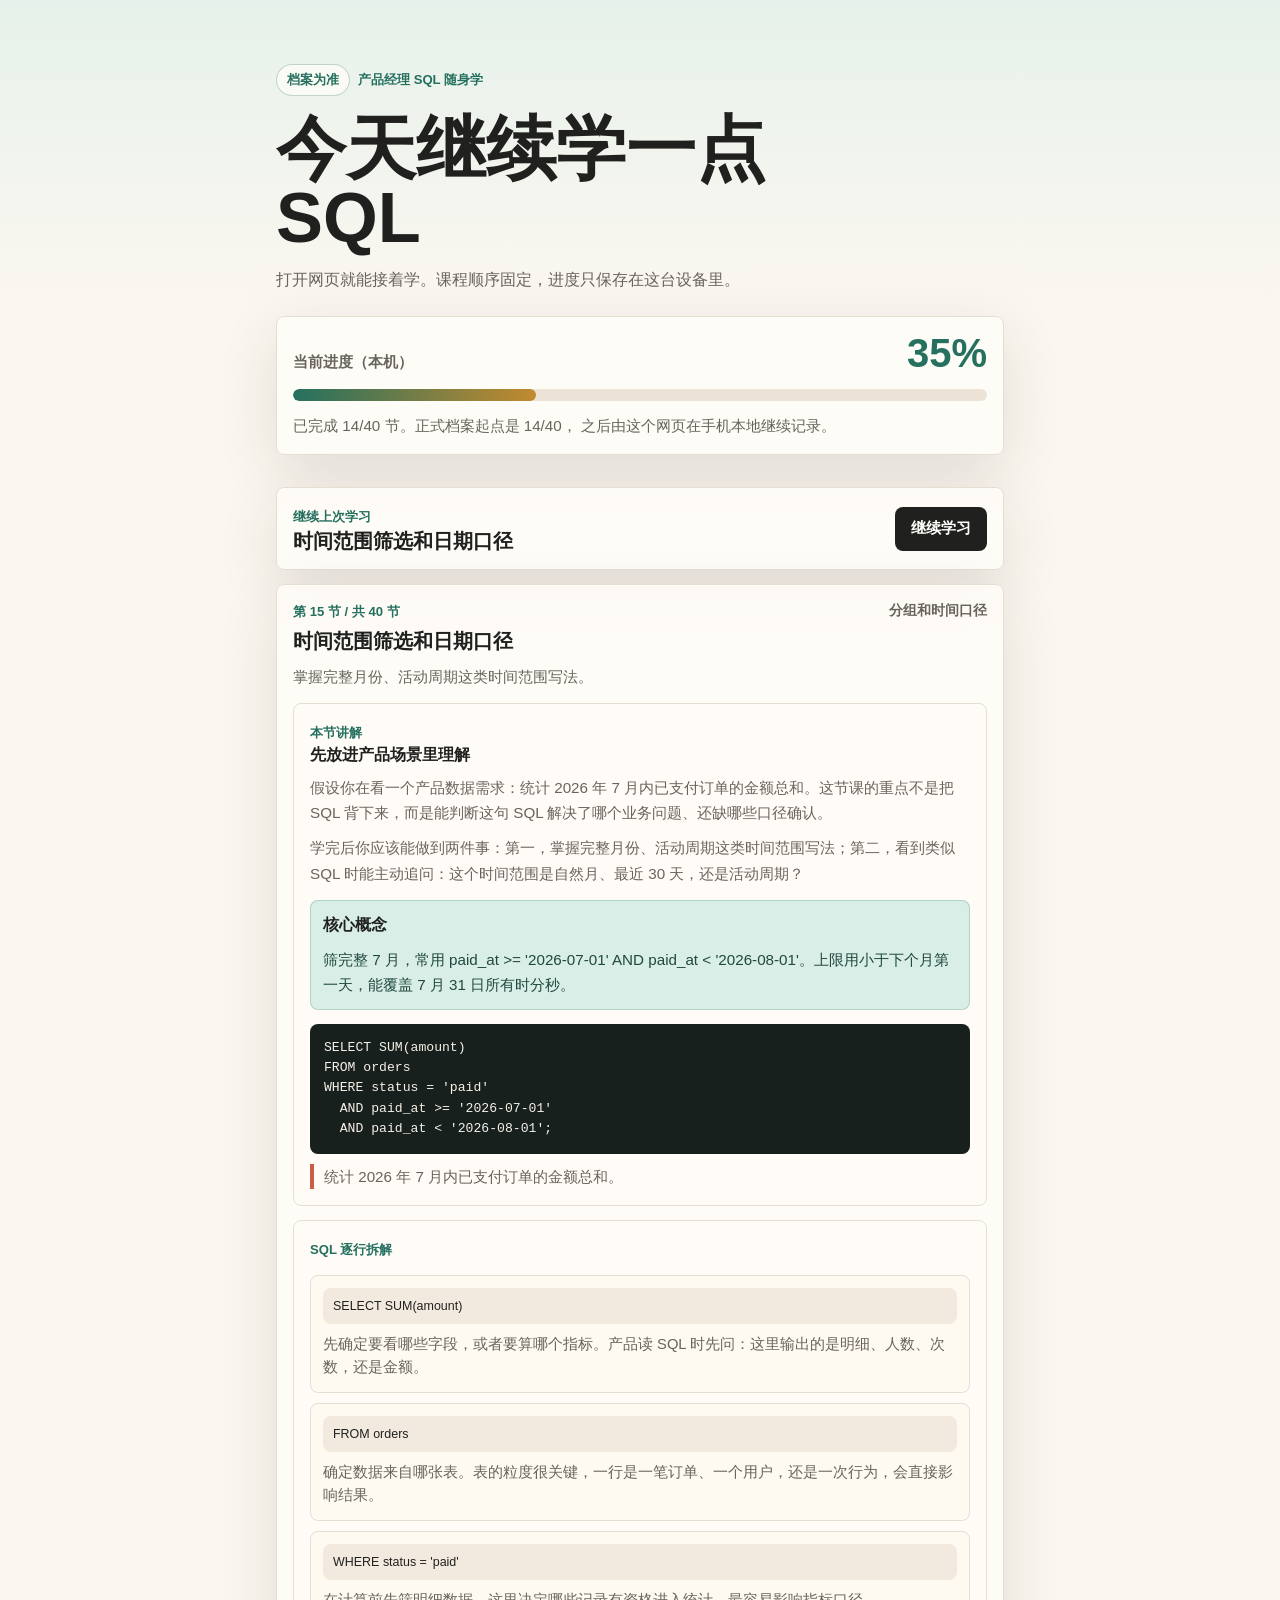
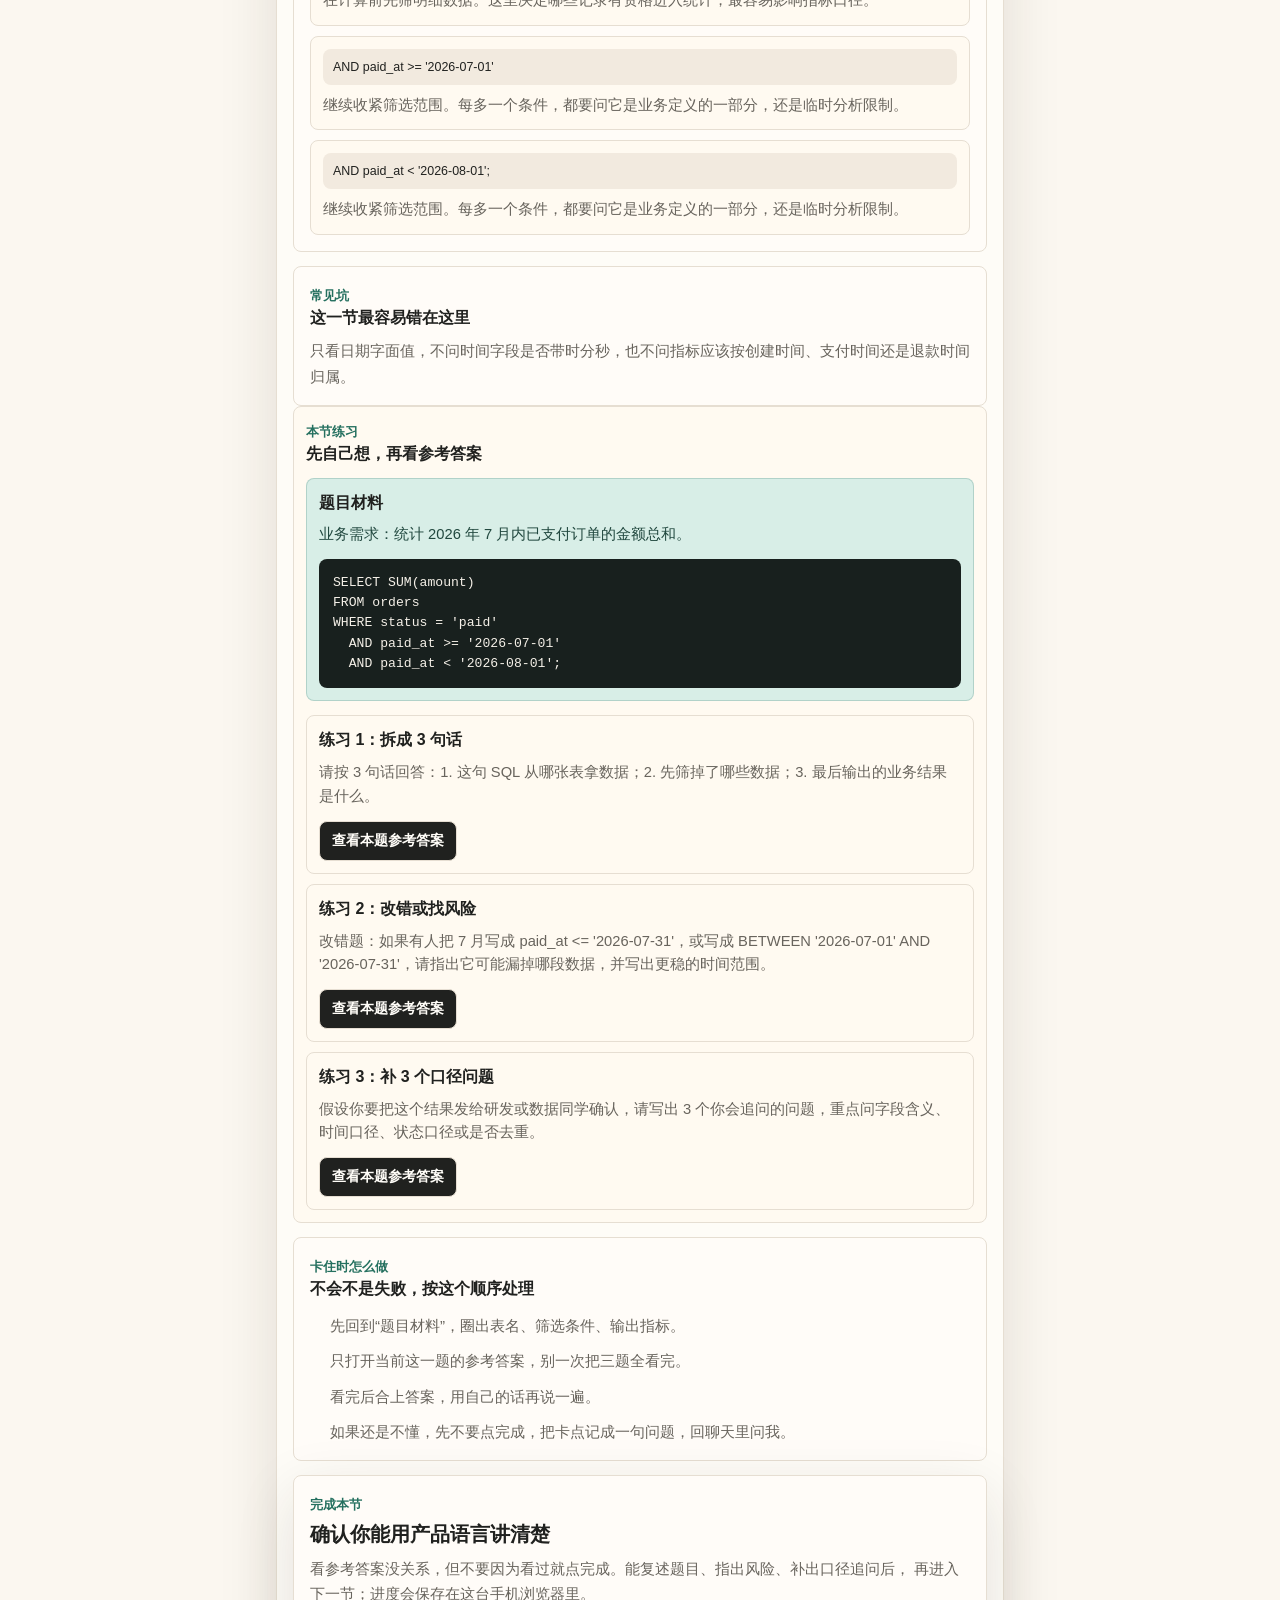
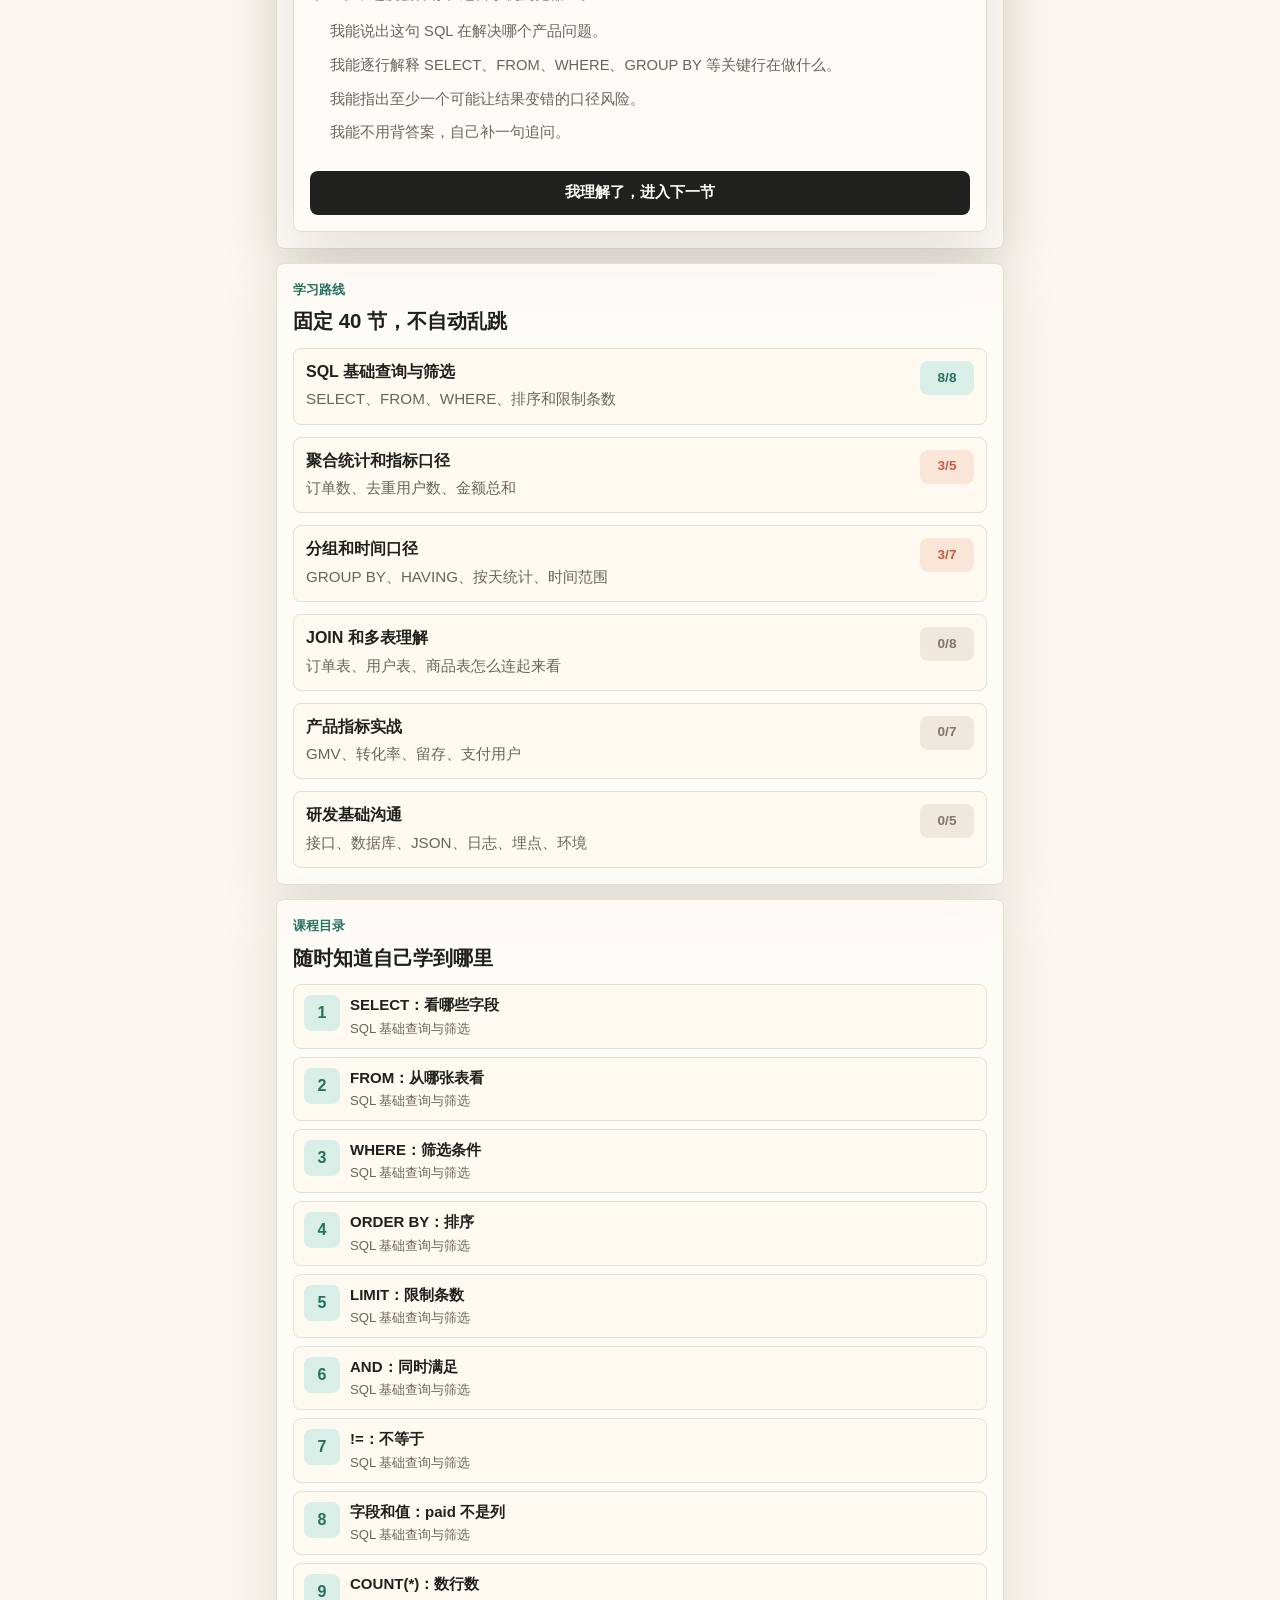
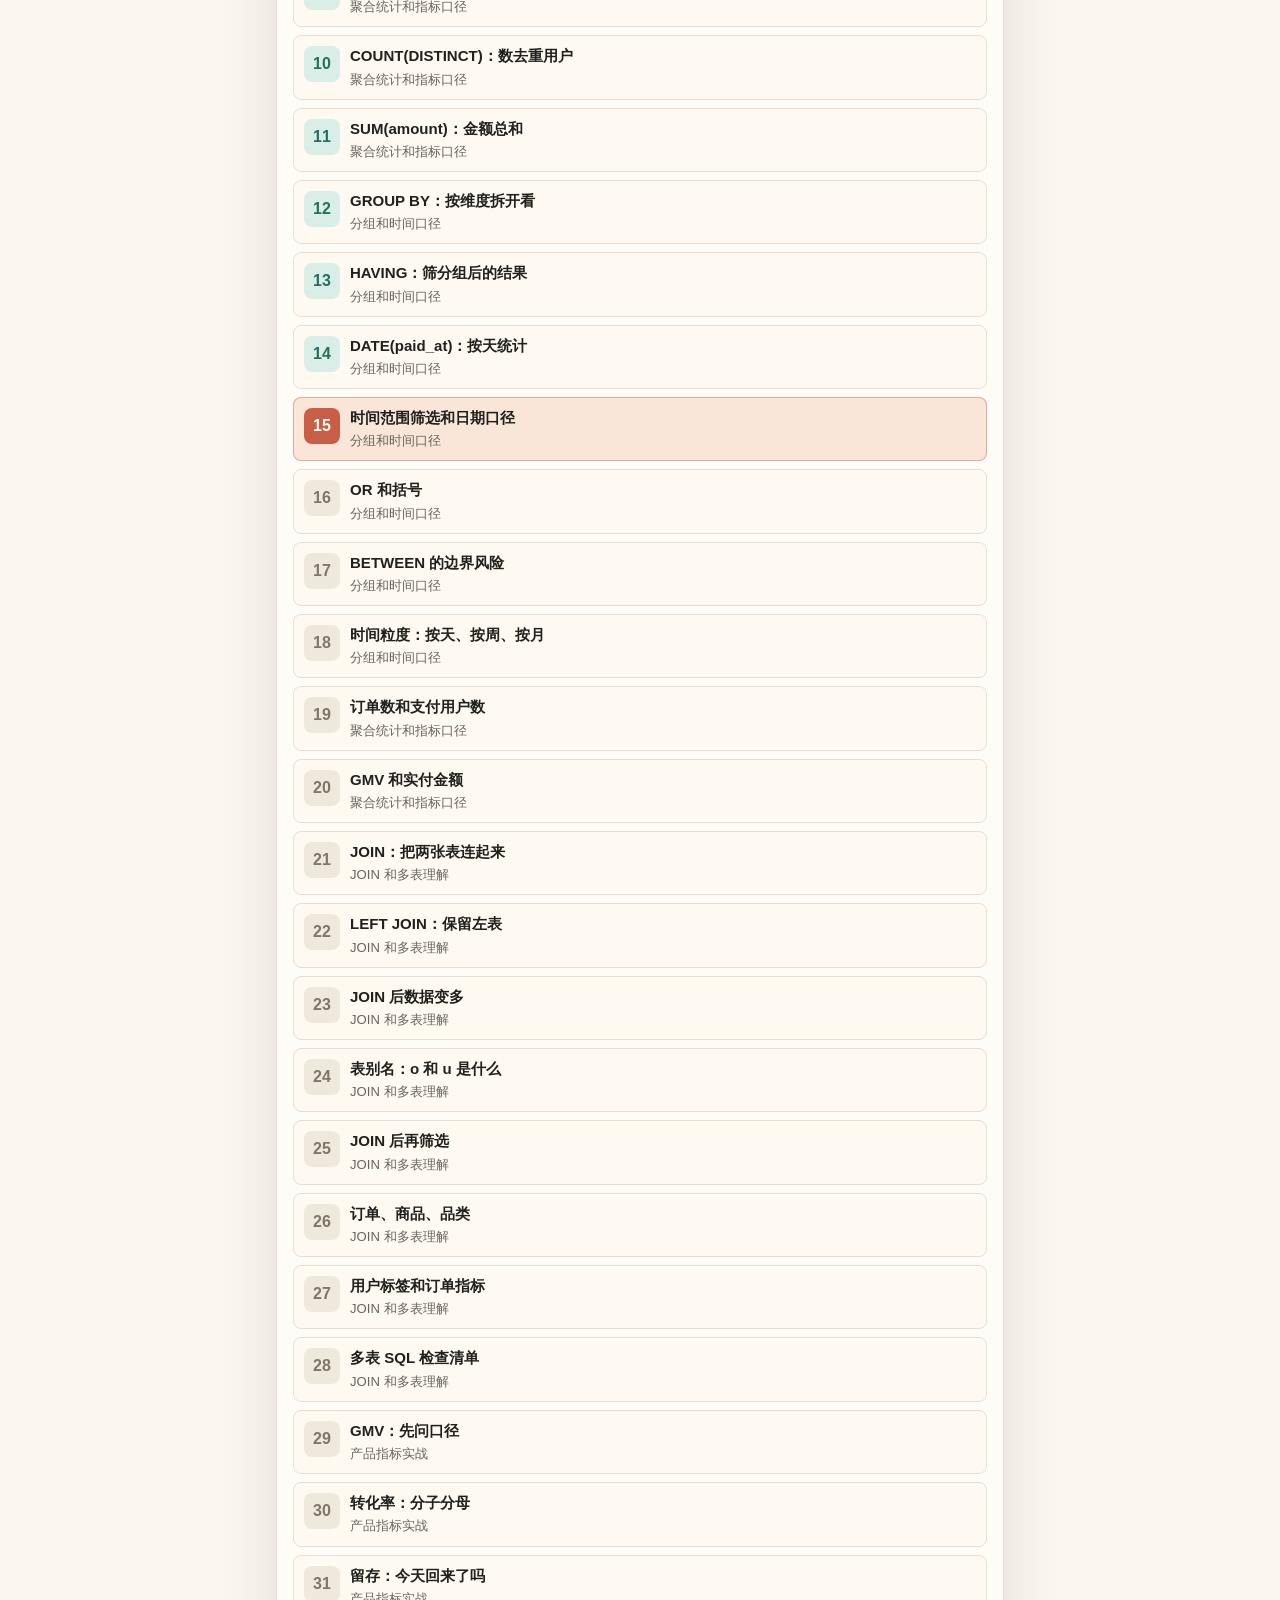
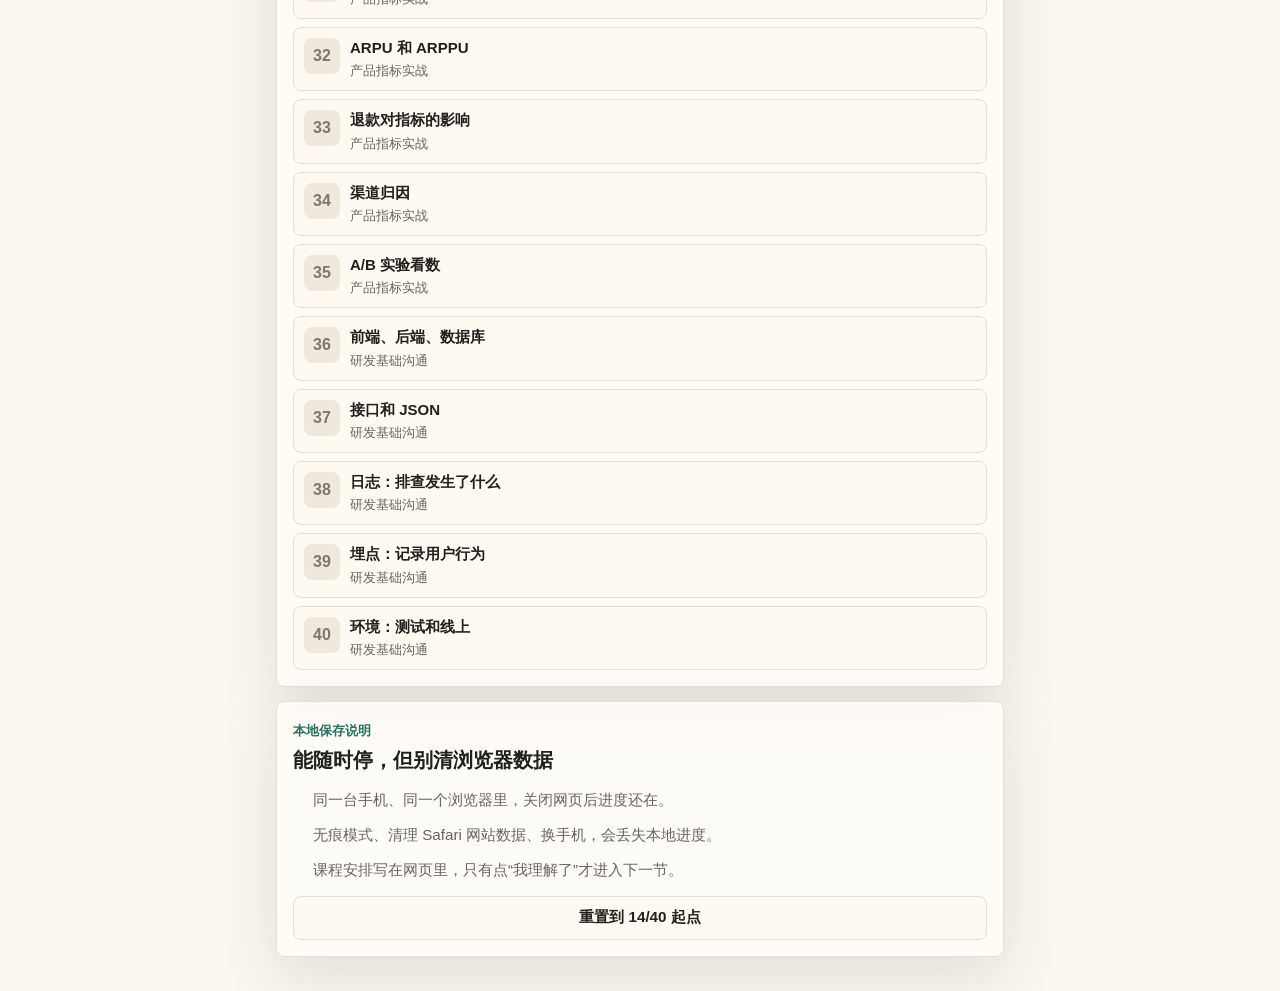
==== index.html @ 3c19edbd "Deploy SQL learning PWA" ====
<!DOCTYPE html><html lang="zh-CN"><head><meta charSet="utf-8"/><meta name="viewport" content="width=device-width, initial-scale=1, maximum-scale=1, viewport-fit=cover"/><link rel="stylesheet" href="/_next/static/chunks/0avwca-pvj5iw.css" data-precedence="next"/><link rel="preload" as="script" fetchPriority="low" href="/_next/static/chunks/0ht900cau6_ur.js"/><script src="/_next/static/chunks/0r8nt2o8muejo.js" async=""></script><script src="/_next/static/chunks/07lhk_q6pmm3r.js" async=""></script><script src="/_next/static/chunks/turbopack-05c8c~j12fn14.js" async=""></script><script src="/_next/static/chunks/0dbhjjzl8qfwv.js" async=""></script><script src="/_next/static/chunks/03z2hyf7_a72h.js" async=""></script><meta name="theme-color" content="#f6f0e8"/><title>SQL 随身学</title><meta name="description" content="产品经理随时复习 SQL、指标口径和沟通追问的小应用。"/><meta name="application-name" content="SQL 随身学"/><link rel="manifest" href="/manifest.webmanifest"/><meta name="mobile-web-app-capable" content="yes"/><meta name="apple-mobile-web-app-title" content="SQL 随身学"/><meta name="apple-mobile-web-app-status-bar-style" content="default"/><link rel="shortcut icon" href="/favicon.svg"/><link rel="icon" href="/favicon.svg"/><link rel="apple-touch-icon" href="/favicon.svg"/><script src="/_next/static/chunks/03~yq9q893hmn.js" noModule=""></script></head><body><div hidden=""><!--$--><!--/$--></div><main class="app-shell"><section class="hero" aria-labelledby="app-title"><div class="hero-topline"><span class="status-pill">档案为准</span><span>产品经理 SQL 随身学</span></div><h1 id="app-title">今天继续学一点 SQL</h1><p>打开网页就能接着学。课程顺序固定，进度只保存在这台设备里。</p><div class="progress-card" aria-label="SQL 学习进度"><div><span class="progress-label">当前进度（本机）</span><strong>35<!-- -->%</strong></div><div class="progress-track" role="progressbar" aria-valuenow="35" aria-valuemin="0" aria-valuemax="100" aria-label="已完成 14 节，共 40 节"><span style="width:35%"></span></div><p>已完成 <!-- -->14<!-- -->/<!-- -->40<!-- --> 节。正式档案起点是 14/40， 之后由这个网页在手机本地继续记录。</p></div></section><section class="next-lesson" aria-labelledby="next-lesson-title"><div><span class="section-kicker">继续上次学习</span><h2 id="next-lesson-title">时间范围筛选和日期口径</h2></div><a href="#lesson" class="primary-action">继续学习</a></section><section class="lesson-flow" id="lesson" aria-labelledby="lesson-title"><div class="lesson-meta-row"><span class="section-kicker">第 <!-- -->15<!-- --> 节 / 共 <!-- -->40<!-- --> 节</span><span>分组和时间口径</span></div><h2 id="lesson-title">时间范围筛选和日期口径</h2><p class="lesson-objective">掌握完整月份、活动周期这类时间范围写法。</p><article class="study-card inner-card"><span class="section-kicker">本节讲解</span><h3>先放进产品场景里理解</h3><p>假设你在看一个产品数据需求：统计 2026 年 7 月内已支付订单的金额总和。这节课的重点不是把 SQL 背下来，而是能判断这句 SQL 解决了哪个业务问题、还缺哪些口径确认。</p><p>学完后你应该能做到两件事：第一，掌握完整月份、活动周期这类时间范围写法；第二，看到类似 SQL 时能主动追问：这个时间范围是自然月、最近 30 天，还是活动周期？</p><div class="concept-callout"><strong>核心概念</strong><p>筛完整 7 月，常用 paid_at &gt;= &#x27;2026-07-01&#x27; AND paid_at &lt; &#x27;2026-08-01&#x27;。上限用小于下个月第一天，能覆盖 7 月 31 日所有时分秒。</p></div><pre><code>SELECT SUM(amount)
FROM orders
WHERE status = &#x27;paid&#x27;
  AND paid_at &gt;= &#x27;2026-07-01&#x27;
  AND paid_at &lt; &#x27;2026-08-01&#x27;;</code></pre><p class="takeaway">统计 2026 年 7 月内已支付订单的金额总和。</p></article><article class="study-card inner-card"><span class="section-kicker">SQL 逐行拆解</span><div class="breakdown-list"><div class="breakdown-row"><code>SELECT SUM(amount)</code><p>先确定要看哪些字段，或者要算哪个指标。产品读 SQL 时先问：这里输出的是明细、人数、次数，还是金额。</p></div><div class="breakdown-row"><code>FROM orders</code><p>确定数据来自哪张表。表的粒度很关键，一行是一笔订单、一个用户，还是一次行为，会直接影响结果。</p></div><div class="breakdown-row"><code>WHERE status = &#x27;paid&#x27;</code><p>在计算前先筛明细数据。这里决定哪些记录有资格进入统计，最容易影响指标口径。</p></div><div class="breakdown-row"><code>AND paid_at &gt;= &#x27;2026-07-01&#x27;</code><p>继续收紧筛选范围。每多一个条件，都要问它是业务定义的一部分，还是临时分析限制。</p></div><div class="breakdown-row"><code>AND paid_at &lt; &#x27;2026-08-01&#x27;;</code><p>继续收紧筛选范围。每多一个条件，都要问它是业务定义的一部分，还是临时分析限制。</p></div></div></article><article class="study-card inner-card"><span class="section-kicker">常见坑</span><h3>这一节最容易错在这里</h3><p>只看日期字面值，不问时间字段是否带时分秒，也不问指标应该按创建时间、支付时间还是退款时间归属。</p></article><article class="practice-card"><span class="section-kicker">本节练习</span><h3>先自己想，再看参考答案</h3><div class="exercise-source"><strong>题目材料</strong><p>业务需求：<!-- -->统计 2026 年 7 月内已支付订单的金额总和。</p><pre><code>SELECT SUM(amount)
FROM orders
WHERE status = &#x27;paid&#x27;
  AND paid_at &gt;= &#x27;2026-07-01&#x27;
  AND paid_at &lt; &#x27;2026-08-01&#x27;;</code></pre></div><div class="exercise-list"><div class="exercise-item"><strong>练习 1：拆成 3 句话</strong><p class="question">请按 3 句话回答：1. 这句 SQL 从哪张表拿数据；2. 先筛掉了哪些数据；3. 最后输出的业务结果是什么。</p><button type="button" class="inline-answer-button" aria-expanded="false">查看本题参考答案</button></div><div class="exercise-item"><strong>练习 2：改错或找风险</strong><p class="question">改错题：如果有人把 7 月写成 paid_at &lt;= &#x27;2026-07-31&#x27;，或写成 BETWEEN &#x27;2026-07-01&#x27; AND &#x27;2026-07-31&#x27;，请指出它可能漏掉哪段数据，并写出更稳的时间范围。</p><button type="button" class="inline-answer-button" aria-expanded="false">查看本题参考答案</button></div><div class="exercise-item"><strong>练习 3：补 3 个口径问题</strong><p class="question">假设你要把这个结果发给研发或数据同学确认，请写出 3 个你会追问的问题，重点问字段含义、时间口径、状态口径或是否去重。</p><button type="button" class="inline-answer-button" aria-expanded="false">查看本题参考答案</button></div></div></article><article class="study-card inner-card"><span class="section-kicker">卡住时怎么做</span><h3>不会不是失败，按这个顺序处理</h3><ol class="stuck-list"><li>先回到“题目材料”，圈出表名、筛选条件、输出指标。</li><li>只打开当前这一题的参考答案，别一次把三题全看完。</li><li>看完后合上答案，用自己的话再说一遍。</li><li>如果还是不懂，先不要点完成，把卡点记成一句问题，回聊天里问我。</li></ol></article><div class="completion-section"><div><span class="section-kicker">完成本节</span><h2>确认你能用产品语言讲清楚</h2><p>看参考答案没关系，但不要因为看过就点完成。能复述题目、指出风险、补出口径追问后， 再进入下一节；进度会保存在这台手机浏览器里。</p><ul class="checklist"><li>我能说出这句 SQL 在解决哪个产品问题。</li><li>我能逐行解释 SELECT、FROM、WHERE、GROUP BY 等关键行在做什么。</li><li>我能指出至少一个可能让结果变错的口径风险。</li><li>我能不用背答案，自己补一句追问。</li></ul></div><button type="button" class="answer-button">我理解了，进入下一节</button></div></section><section class="route-section" aria-labelledby="route-title"><div class="section-heading"><span class="section-kicker">学习路线</span><h2 id="route-title">固定 40 节，不自动乱跳</h2></div><div class="module-list"><article class="module-row"><div><h3>SQL 基础查询与筛选</h3><p>SELECT、FROM、WHERE、排序和限制条数</p></div><span class="module-badge complete">8<!-- -->/<!-- -->8</span></article><article class="module-row"><div><h3>聚合统计和指标口径</h3><p>订单数、去重用户数、金额总和</p></div><span class="module-badge active">3<!-- -->/<!-- -->5</span></article><article class="module-row"><div><h3>分组和时间口径</h3><p>GROUP BY、HAVING、按天统计、时间范围</p></div><span class="module-badge active">3<!-- -->/<!-- -->7</span></article><article class="module-row"><div><h3>JOIN 和多表理解</h3><p>订单表、用户表、商品表怎么连起来看</p></div><span class="module-badge locked">0<!-- -->/<!-- -->8</span></article><article class="module-row"><div><h3>产品指标实战</h3><p>GMV、转化率、留存、支付用户</p></div><span class="module-badge locked">0<!-- -->/<!-- -->7</span></article><article class="module-row"><div><h3>研发基础沟通</h3><p>接口、数据库、JSON、日志、埋点、环境</p></div><span class="module-badge locked">0<!-- -->/<!-- -->5</span></article></div></section><section class="concept-section" aria-labelledby="all-lessons-title"><div class="section-heading"><span class="section-kicker">课程目录</span><h2 id="all-lessons-title">随时知道自己学到哪里</h2></div><div class="lesson-list"><div class="lesson-row done"><span>1</span><div><strong>SELECT：看哪些字段</strong><p>SQL 基础查询与筛选</p></div></div><div class="lesson-row done"><span>2</span><div><strong>FROM：从哪张表看</strong><p>SQL 基础查询与筛选</p></div></div><div class="lesson-row done"><span>3</span><div><strong>WHERE：筛选条件</strong><p>SQL 基础查询与筛选</p></div></div><div class="lesson-row done"><span>4</span><div><strong>ORDER BY：排序</strong><p>SQL 基础查询与筛选</p></div></div><div class="lesson-row done"><span>5</span><div><strong>LIMIT：限制条数</strong><p>SQL 基础查询与筛选</p></div></div><div class="lesson-row done"><span>6</span><div><strong>AND：同时满足</strong><p>SQL 基础查询与筛选</p></div></div><div class="lesson-row done"><span>7</span><div><strong>!=：不等于</strong><p>SQL 基础查询与筛选</p></div></div><div class="lesson-row done"><span>8</span><div><strong>字段和值：paid 不是列</strong><p>SQL 基础查询与筛选</p></div></div><div class="lesson-row done"><span>9</span><div><strong>COUNT(*)：数行数</strong><p>聚合统计和指标口径</p></div></div><div class="lesson-row done"><span>10</span><div><strong>COUNT(DISTINCT)：数去重用户</strong><p>聚合统计和指标口径</p></div></div><div class="lesson-row done"><span>11</span><div><strong>SUM(amount)：金额总和</strong><p>聚合统计和指标口径</p></div></div><div class="lesson-row done"><span>12</span><div><strong>GROUP BY：按维度拆开看</strong><p>分组和时间口径</p></div></div><div class="lesson-row done"><span>13</span><div><strong>HAVING：筛分组后的结果</strong><p>分组和时间口径</p></div></div><div class="lesson-row done"><span>14</span><div><strong>DATE(paid_at)：按天统计</strong><p>分组和时间口径</p></div></div><div class="lesson-row current"><span>15</span><div><strong>时间范围筛选和日期口径</strong><p>分组和时间口径</p></div></div><div class="lesson-row"><span>16</span><div><strong>OR 和括号</strong><p>分组和时间口径</p></div></div><div class="lesson-row"><span>17</span><div><strong>BETWEEN 的边界风险</strong><p>分组和时间口径</p></div></div><div class="lesson-row"><span>18</span><div><strong>时间粒度：按天、按周、按月</strong><p>分组和时间口径</p></div></div><div class="lesson-row"><span>19</span><div><strong>订单数和支付用户数</strong><p>聚合统计和指标口径</p></div></div><div class="lesson-row"><span>20</span><div><strong>GMV 和实付金额</strong><p>聚合统计和指标口径</p></div></div><div class="lesson-row"><span>21</span><div><strong>JOIN：把两张表连起来</strong><p>JOIN 和多表理解</p></div></div><div class="lesson-row"><span>22</span><div><strong>LEFT JOIN：保留左表</strong><p>JOIN 和多表理解</p></div></div><div class="lesson-row"><span>23</span><div><strong>JOIN 后数据变多</strong><p>JOIN 和多表理解</p></div></div><div class="lesson-row"><span>24</span><div><strong>表别名：o 和 u 是什么</strong><p>JOIN 和多表理解</p></div></div><div class="lesson-row"><span>25</span><div><strong>JOIN 后再筛选</strong><p>JOIN 和多表理解</p></div></div><div class="lesson-row"><span>26</span><div><strong>订单、商品、品类</strong><p>JOIN 和多表理解</p></div></div><div class="lesson-row"><span>27</span><div><strong>用户标签和订单指标</strong><p>JOIN 和多表理解</p></div></div><div class="lesson-row"><span>28</span><div><strong>多表 SQL 检查清单</strong><p>JOIN 和多表理解</p></div></div><div class="lesson-row"><span>29</span><div><strong>GMV：先问口径</strong><p>产品指标实战</p></div></div><div class="lesson-row"><span>30</span><div><strong>转化率：分子分母</strong><p>产品指标实战</p></div></div><div class="lesson-row"><span>31</span><div><strong>留存：今天回来了吗</strong><p>产品指标实战</p></div></div><div class="lesson-row"><span>32</span><div><strong>ARPU 和 ARPPU</strong><p>产品指标实战</p></div></div><div class="lesson-row"><span>33</span><div><strong>退款对指标的影响</strong><p>产品指标实战</p></div></div><div class="lesson-row"><span>34</span><div><strong>渠道归因</strong><p>产品指标实战</p></div></div><div class="lesson-row"><span>35</span><div><strong>A/B 实验看数</strong><p>产品指标实战</p></div></div><div class="lesson-row"><span>36</span><div><strong>前端、后端、数据库</strong><p>研发基础沟通</p></div></div><div class="lesson-row"><span>37</span><div><strong>接口和 JSON</strong><p>研发基础沟通</p></div></div><div class="lesson-row"><span>38</span><div><strong>日志：排查发生了什么</strong><p>研发基础沟通</p></div></div><div class="lesson-row"><span>39</span><div><strong>埋点：记录用户行为</strong><p>研发基础沟通</p></div></div><div class="lesson-row"><span>40</span><div><strong>环境：测试和线上</strong><p>研发基础沟通</p></div></div></div></section><section class="memo-section" aria-labelledby="memo-title"><span class="section-kicker">本地保存说明</span><h2 id="memo-title">能随时停，但别清浏览器数据</h2><ul><li>同一台手机、同一个浏览器里，关闭网页后进度还在。</li><li>无痕模式、清理 Safari 网站数据、换手机，会丢失本地进度。</li><li>课程安排写在网页里，只有点“我理解了”才进入下一节。</li></ul><button type="button" class="secondary-action">重置到 14/40 起点</button></section></main><!--$--><!--/$--><script src="/_next/static/chunks/0ht900cau6_ur.js" id="_R_" async=""></script><script>(self.__next_f=self.__next_f||[]).push([0])</script><script>self.__next_f.push([1,"1:\"$Sreact.fragment\"\n2:I[39756,[\"/_next/static/chunks/0dbhjjzl8qfwv.js\"],\"default\"]\n3:I[37457,[\"/_next/static/chunks/0dbhjjzl8qfwv.js\"],\"default\"]\n4:I[47257,[\"/_next/static/chunks/0dbhjjzl8qfwv.js\"],\"ClientPageRoot\"]\n5:I[31713,[\"/_next/static/chunks/0dbhjjzl8qfwv.js\",\"/_next/static/chunks/03z2hyf7_a72h.js\"],\"default\"]\n8:I[97367,[\"/_next/static/chunks/0dbhjjzl8qfwv.js\"],\"OutletBoundary\"]\n9:\"$Sreact.suspense\"\nb:I[97367,[\"/_next/static/chunks/0dbhjjzl8qfwv.js\"],\"ViewportBoundary\"]\nd:I[97367,[\"/_next/static/chunks/0dbhjjzl8qfwv.js\"],\"MetadataBoundary\"]\nf:I[68027,[\"/_next/static/chunks/0dbhjjzl8qfwv.js\"],\"default\",1]\n:HL[\"/_next/static/chunks/0avwca-pvj5iw.css\",\"style\"]\n"])</script><script>self.__next_f.push([1,"0:{\"P\":null,\"c\":[\"\",\"\"],\"q\":\"\",\"i\":false,\"f\":[[[\"\",{\"children\":[\"__PAGE__\",{}]},\"$undefined\",\"$undefined\",16],[[\"$\",\"$1\",\"c\",{\"children\":[[[\"$\",\"link\",\"0\",{\"rel\":\"stylesheet\",\"href\":\"/_next/static/chunks/0avwca-pvj5iw.css\",\"precedence\":\"next\",\"crossOrigin\":\"$undefined\",\"nonce\":\"$undefined\"}],[\"$\",\"script\",\"script-0\",{\"src\":\"/_next/static/chunks/0dbhjjzl8qfwv.js\",\"async\":true,\"nonce\":\"$undefined\"}]],[\"$\",\"html\",null,{\"lang\":\"zh-CN\",\"children\":[\"$\",\"body\",null,{\"children\":[\"$\",\"$L2\",null,{\"parallelRouterKey\":\"children\",\"error\":\"$undefined\",\"errorStyles\":\"$undefined\",\"errorScripts\":\"$undefined\",\"template\":[\"$\",\"$L3\",null,{}],\"templateStyles\":\"$undefined\",\"templateScripts\":\"$undefined\",\"notFound\":[[[\"$\",\"title\",null,{\"children\":\"404: This page could not be found.\"}],[\"$\",\"div\",null,{\"style\":{\"fontFamily\":\"system-ui,\\\"Segoe UI\\\",Roboto,Helvetica,Arial,sans-serif,\\\"Apple Color Emoji\\\",\\\"Segoe UI Emoji\\\"\",\"height\":\"100vh\",\"textAlign\":\"center\",\"display\":\"flex\",\"flexDirection\":\"column\",\"alignItems\":\"center\",\"justifyContent\":\"center\"},\"children\":[\"$\",\"div\",null,{\"children\":[[\"$\",\"style\",null,{\"dangerouslySetInnerHTML\":{\"__html\":\"body{color:#000;background:#fff;margin:0}.next-error-h1{border-right:1px solid rgba(0,0,0,.3)}@media (prefers-color-scheme:dark){body{color:#fff;background:#000}.next-error-h1{border-right:1px solid rgba(255,255,255,.3)}}\"}}],[\"$\",\"h1\",null,{\"className\":\"next-error-h1\",\"style\":{\"display\":\"inline-block\",\"margin\":\"0 20px 0 0\",\"padding\":\"0 23px 0 0\",\"fontSize\":24,\"fontWeight\":500,\"verticalAlign\":\"top\",\"lineHeight\":\"49px\"},\"children\":404}],[\"$\",\"div\",null,{\"style\":{\"display\":\"inline-block\"},\"children\":[\"$\",\"h2\",null,{\"style\":{\"fontSize\":14,\"fontWeight\":400,\"lineHeight\":\"49px\",\"margin\":0},\"children\":\"This page could not be found.\"}]}]]}]}]],[]],\"forbidden\":\"$undefined\",\"unauthorized\":\"$undefined\"}]}]}]]}],{\"children\":[[\"$\",\"$1\",\"c\",{\"children\":[[\"$\",\"$L4\",null,{\"Component\":\"$5\",\"serverProvidedParams\":{\"searchParams\":{},\"params\":{},\"promises\":[\"$@6\",\"$@7\"]}}],[[\"$\",\"script\",\"script-0\",{\"src\":\"/_next/static/chunks/03z2hyf7_a72h.js\",\"async\":true,\"nonce\":\"$undefined\"}]],[\"$\",\"$L8\",null,{\"children\":[\"$\",\"$9\",null,{\"name\":\"Next.MetadataOutlet\",\"children\":\"$@a\"}]}]]}],{},null,false,null]},null,false,null],[\"$\",\"$1\",\"h\",{\"children\":[null,[\"$\",\"$Lb\",null,{\"children\":\"$Lc\"}],[\"$\",\"div\",null,{\"hidden\":true,\"children\":[\"$\",\"$Ld\",null,{\"children\":[\"$\",\"$9\",null,{\"name\":\"Next.Metadata\",\"children\":\"$Le\"}]}]}],null]}],false]],\"m\":\"$undefined\",\"G\":[\"$f\",[[\"$\",\"link\",\"0\",{\"rel\":\"stylesheet\",\"href\":\"/_next/static/chunks/0avwca-pvj5iw.css\",\"precedence\":\"next\",\"crossOrigin\":\"$undefined\",\"nonce\":\"$undefined\"}]]],\"S\":true,\"h\":null,\"s\":\"$undefined\",\"l\":\"$undefined\",\"p\":\"$undefined\",\"d\":\"$undefined\",\"b\":\"55eB-FVEFY8KmmJbfEoRw\"}\n"])</script><script>self.__next_f.push([1,"6:{}\n7:\"$0:f:0:1:1:children:0:props:children:0:props:serverProvidedParams:params\"\n"])</script><script>self.__next_f.push([1,"c:[[\"$\",\"meta\",\"0\",{\"charSet\":\"utf-8\"}],[\"$\",\"meta\",\"1\",{\"name\":\"viewport\",\"content\":\"width=device-width, initial-scale=1, maximum-scale=1, viewport-fit=cover\"}],[\"$\",\"meta\",\"2\",{\"name\":\"theme-color\",\"content\":\"#f6f0e8\"}]]\n"])</script><script>self.__next_f.push([1,"10:I[27201,[\"/_next/static/chunks/0dbhjjzl8qfwv.js\"],\"IconMark\"]\na:null\ne:[[\"$\",\"title\",\"0\",{\"children\":\"SQL 随身学\"}],[\"$\",\"meta\",\"1\",{\"name\":\"description\",\"content\":\"产品经理随时复习 SQL、指标口径和沟通追问的小应用。\"}],[\"$\",\"meta\",\"2\",{\"name\":\"application-name\",\"content\":\"SQL 随身学\"}],[\"$\",\"link\",\"3\",{\"rel\":\"manifest\",\"href\":\"/manifest.webmanifest\",\"crossOrigin\":\"$undefined\"}],[\"$\",\"meta\",\"4\",{\"name\":\"mobile-web-app-capable\",\"content\":\"yes\"}],[\"$\",\"meta\",\"5\",{\"name\":\"apple-mobile-web-app-title\",\"content\":\"SQL 随身学\"}],[\"$\",\"meta\",\"6\",{\"name\":\"apple-mobile-web-app-status-bar-style\",\"content\":\"default\"}],[\"$\",\"link\",\"7\",{\"rel\":\"shortcut icon\",\"href\":\"/favicon.svg\"}],[\"$\",\"link\",\"8\",{\"rel\":\"icon\",\"href\":\"/favicon.svg\"}],[\"$\",\"link\",\"9\",{\"rel\":\"apple-touch-icon\",\"href\":\"/favicon.svg\"}],[\"$\",\"$L10\",\"10\",{}]]\n"])</script></body></html>
---- _next/static/chunks/0avwca-pvj5iw.css ----
@layer theme{:root,:host{--spacing:.25rem;--default-font-family:var(--font-geist-sans);--default-mono-font-family:var(--font-geist-mono)}}@layer base{*,:after,:before,::backdrop{box-sizing:border-box;border:0 solid;margin:0;padding:0}::file-selector-button{box-sizing:border-box;border:0 solid;margin:0;padding:0}html,:host{-webkit-text-size-adjust:100%;tab-size:4;line-height:1.5;font-family:var(--default-font-family,ui-sans-serif, system-ui, sans-serif, "Apple Color Emoji", "Segoe UI Emoji", "Segoe UI Symbol", "Noto Color Emoji");font-feature-settings:var(--default-font-feature-settings,normal);font-variation-settings:var(--default-font-variation-settings,normal);-webkit-tap-highlight-color:transparent}hr{height:0;color:inherit;border-top-width:1px}abbr:where([title]){-webkit-text-decoration:underline dotted;text-decoration:underline dotted}h1,h2,h3,h4,h5,h6{font-size:inherit;font-weight:inherit}a{color:inherit;-webkit-text-decoration:inherit;-webkit-text-decoration:inherit;-webkit-text-decoration:inherit;-webkit-text-decoration:inherit;text-decoration:inherit}b,strong{font-weight:bolder}code,kbd,samp,pre{font-family:var(--default-mono-font-family,ui-monospace, SFMono-Regular, Menlo, Monaco, Consolas, "Liberation Mono", "Courier New", monospace);font-feature-settings:var(--default-mono-font-feature-settings,normal);font-variation-settings:var(--default-mono-font-variation-settings,normal);font-size:1em}small{font-size:80%}sub,sup{vertical-align:baseline;font-size:75%;line-height:0;position:relative}sub{bottom:-.25em}sup{top:-.5em}table{text-indent:0;border-color:inherit;border-collapse:collapse}:-moz-focusring{outline:auto}progress{vertical-align:baseline}summary{display:list-item}ol,ul,menu{list-style:none}img,svg,video,canvas,audio,iframe,embed,object{vertical-align:middle;display:block}img,video{max-width:100%;height:auto}button,input,select,optgroup,textarea{font:inherit;font-feature-settings:inherit;font-variation-settings:inherit;letter-spacing:inherit;color:inherit;opacity:1;background-color:#0000;border-radius:0}::file-selector-button{font:inherit;font-feature-settings:inherit;font-variation-settings:inherit;letter-spacing:inherit;color:inherit;opacity:1;background-color:#0000;border-radius:0}:where(select:is([multiple],[size])) optgroup{font-weight:bolder}:where(select:is([multiple],[size])) optgroup option{padding-inline-start:20px}::file-selector-button{margin-inline-end:4px}::placeholder{opacity:1}@supports (not ((-webkit-appearance:-apple-pay-button))) or (contain-intrinsic-size:1px){::placeholder{color:currentColor}@supports (color:color-mix(in lab, red, red)){::placeholder{color:color-mix(in oklab, currentcolor 50%, transparent)}}}textarea{resize:vertical}::-webkit-search-decoration{-webkit-appearance:none}::-webkit-date-and-time-value{min-height:1lh;text-align:inherit}::-webkit-datetime-edit{display:inline-flex}::-webkit-datetime-edit-fields-wrapper{padding:0}::-webkit-datetime-edit{padding-block:0}::-webkit-datetime-edit-year-field{padding-block:0}::-webkit-datetime-edit-month-field{padding-block:0}::-webkit-datetime-edit-day-field{padding-block:0}::-webkit-datetime-edit-hour-field{padding-block:0}::-webkit-datetime-edit-minute-field{padding-block:0}::-webkit-datetime-edit-second-field{padding-block:0}::-webkit-datetime-edit-millisecond-field{padding-block:0}::-webkit-datetime-edit-meridiem-field{padding-block:0}::-webkit-calendar-picker-indicator{line-height:1}:-moz-ui-invalid{box-shadow:none}button,input:where([type=button],[type=reset],[type=submit]){appearance:button}::file-selector-button{appearance:button}::-webkit-inner-spin-button{height:auto}::-webkit-outer-spin-button{height:auto}[hidden]:where(:not([hidden=until-found])){display:none!important}}@layer components;@layer utilities{.fixed{position:fixed}.start{inset-inline-start:var(--spacing)}.block{display:block}.table{display:table}}:root{--paper:#fbf7f0;--ink:#20211f;--muted:#68645d;--line:#e6ded2;--card:#fffdf8;--green:#25705f;--green-soft:#d8eee7;--coral:#c85e45;--gold:#c18a2f;--code-bg:#18201e;--code-fg:#f5f0e8;--shadow:0 18px 60px #2a22191f}*{box-sizing:border-box}html{background:var(--paper);color:var(--ink);scroll-behavior:smooth}body{background:linear-gradient(180deg, #d8eee799, transparent 310px), var(--paper);min-height:100vh;color:var(--ink);letter-spacing:0;margin:0;font-family:Arial,Helvetica,sans-serif}button,a{-webkit-tap-highlight-color:transparent}.app-shell{width:min(100%,760px);padding:max(22px, env(safe-area-inset-top)) max(16px, env(safe-area-inset-right)) max(34px, env(safe-area-inset-bottom)) max(16px, env(safe-area-inset-left));margin:0 auto}.hero,.next-lesson,.lesson-flow,.study-card,.route-section,.concept-section,.practice-section,.completion-section,.memo-section{width:100%}.hero{padding:10px 0 18px}.hero-topline,.section-kicker{color:var(--green);font-size:.82rem;font-weight:800}.hero-topline{flex-wrap:wrap;align-items:center;gap:8px;margin-bottom:18px;display:flex}.status-pill{background:#fffdf8cc;border:1px solid #25705f47;border-radius:999px;align-items:center;min-height:30px;padding:5px 10px;display:inline-flex}h1,h2,h3,p{margin:0}h1{letter-spacing:0;max-width:9em;font-size:clamp(2.3rem,12vw,4.4rem);font-weight:900;line-height:.98}h2{font-size:1.28rem;font-weight:850;line-height:1.25}h3{font-size:1rem;font-weight:800;line-height:1.35}.hero>p{max-width:33rem;color:var(--muted);margin-top:14px;font-size:1rem;line-height:1.75}.progress-card,.next-lesson,.lesson-flow,.study-card,.route-section,.concept-section,.practice-section,.completion-section,.memo-section{border:1px solid var(--line);box-shadow:var(--shadow);background:#fffdf8db;border-radius:8px}.progress-card{margin-top:22px;padding:16px}.progress-card>div:first-child{justify-content:space-between;align-items:baseline;gap:12px;display:flex}.progress-label{color:var(--muted);font-size:.92rem;font-weight:700}.progress-card strong{color:var(--green);font-size:2.5rem;line-height:1}.progress-track{background:#ece2d6;border-radius:999px;height:12px;margin:16px 0 12px;overflow:hidden}.progress-track span{border-radius:inherit;background:linear-gradient(90deg, var(--green), var(--gold));height:100%;display:block}.progress-card p,.study-card p,.module-row p,.answer,.memo-section li{color:var(--muted);font-size:.95rem;line-height:1.65}.next-lesson{justify-content:space-between;align-items:center;gap:14px;margin-top:14px;padding:16px;display:flex}.primary-action,.secondary-action,.answer-button{background:var(--ink);color:#fffdf8;min-height:44px;font:inherit;cursor:pointer;border:0;border-radius:8px;flex:none;justify-content:center;align-items:center;font-size:.95rem;font-weight:800;text-decoration:none;display:inline-flex}.primary-action{padding:0 16px}.secondary-action{border:1px solid var(--line);width:100%;color:var(--ink);background:#fffaf1;margin-top:14px}.card-stack,.module-list,.practice-list{gap:12px;min-width:0;margin-top:14px;display:grid}.study-card,.route-section,.concept-section,.practice-section,.lesson-flow,.completion-section,.memo-section{margin-top:14px;padding:16px}.study-card h2,.section-heading h2,.memo-section h2{margin-top:5px}.study-card p{margin-top:10px}.concept-callout{background:var(--green-soft);border:1px solid #25705f38;border-radius:8px;margin-top:14px;padding:12px}.concept-callout strong,.exercise-item strong,.answer strong{color:var(--ink)}.concept-callout p{color:#21483f}.inner-card{box-shadow:none;margin-top:14px}pre{background:var(--code-bg);width:100%;max-width:100%;color:var(--code-fg);-webkit-overflow-scrolling:touch;border-radius:8px;margin:14px 0 0;overflow-x:auto}code{width:max-content;min-width:100%;font-family:var(--font-geist-mono), ui-monospace, SFMono-Regular, Menlo, Monaco, Consolas, "Liberation Mono", "Courier New", monospace;white-space:pre;padding:14px;font-size:.82rem;line-height:1.55;display:block}.takeaway{border-left:4px solid var(--coral);padding-left:10px}.breakdown-list,.exercise-list,.checklist{gap:10px;margin-top:14px;display:grid}.breakdown-row,.exercise-item{border:1px solid var(--line);background:#fffaf1;border-radius:8px;min-width:0;padding:12px}.breakdown-row code{width:100%;min-width:0;color:var(--ink);white-space:pre;background:#f2eadf;border-radius:8px;padding:9px 10px;font-size:.78rem;line-height:1.45;display:block;overflow-x:auto}.breakdown-row p,.exercise-item p{color:var(--muted);margin-top:9px;font-size:.92rem;line-height:1.6}.section-heading{gap:4px;display:grid}.step-list{gap:10px;margin:14px 0 0;padding:0;list-style:none;display:grid}.step-list li{border:1px solid var(--line);background:#fffaf1;border-radius:8px;grid-template-columns:34px 1fr;align-items:start;gap:10px;min-width:0;padding:12px;display:grid}.step-list span{background:var(--green);color:#fffdf8;border-radius:8px;justify-content:center;align-items:center;width:34px;height:34px;font-weight:850;display:inline-flex}.step-list p,.completion-section p,.next-step-box p,.lesson-objective,.question{color:var(--muted);font-size:.95rem;line-height:1.65}.lesson-meta-row{color:var(--muted);flex-wrap:wrap;justify-content:space-between;align-items:center;gap:8px;font-size:.86rem;font-weight:750;display:flex}.lesson-flow>h2{margin-top:6px}.lesson-objective{margin-top:10px}.module-row{border:1px solid var(--line);background:#fffaf1;border-radius:8px;grid-template-columns:1fr auto;align-items:start;gap:12px;min-width:0;padding:12px;display:grid}.module-row>div{min-width:0}.module-row p{margin-top:4px}.module-badge{border-radius:8px;justify-content:center;align-items:center;min-width:54px;min-height:34px;font-size:.85rem;font-weight:850;display:inline-flex}.module-badge.complete{background:var(--green-soft);color:var(--green)}.module-badge.active{color:var(--coral);background:#fae6d9}.module-badge.locked{color:#827568;background:#efe8dd}.concept-grid{flex-wrap:wrap;gap:8px;margin-top:14px;display:flex}.concept-grid span{border:1px solid var(--line);min-height:34px;color:var(--ink);font-family:var(--font-geist-mono), ui-monospace, monospace;background:#fffaf1;border-radius:8px;align-items:center;padding:6px 10px;font-size:.8rem;font-weight:800;display:inline-flex}.practice-card{border:1px solid var(--line);background:#fffaf1;border-radius:8px;min-width:0;padding:12px}.practice-card h3{margin-bottom:10px}.exercise-source{background:var(--green-soft);border:1px solid #25705f38;border-radius:8px;min-width:0;margin-top:14px;padding:12px}.exercise-source strong{color:var(--ink)}.exercise-source p{color:#21483f;margin-top:8px;font-size:.92rem;line-height:1.6}.exercise-source pre{margin-top:12px}.question{margin-top:2px}.answer-button{width:100%;margin-top:12px}.inline-answer-button{border:1px solid var(--line);background:var(--ink);color:#fffdf8;min-height:40px;font:inherit;cursor:pointer;border-radius:8px;justify-content:center;align-items:center;margin-top:12px;padding:0 12px;font-size:.9rem;font-weight:800;display:inline-flex}.answer{background:var(--green-soft);color:#21483f;border-radius:8px;gap:8px;margin-top:12px;padding:12px;display:grid}.answer p{color:#21483f}.inline-answer{background:#e3f3ed}.checklist{padding-left:20px}.stuck-list{gap:10px;margin:14px 0 0;padding-left:20px;display:grid}.stuck-list li{color:var(--muted);font-size:.95rem;line-height:1.65}.checklist li{color:var(--muted);font-size:.92rem;line-height:1.6}.lesson-list{gap:8px;margin-top:14px;display:grid}.lesson-row{border:1px solid var(--line);background:#fffaf1;border-radius:8px;grid-template-columns:36px 1fr;gap:10px;min-width:0;padding:10px;display:grid}.lesson-row>span{color:#827568;background:#efe8dd;border-radius:8px;justify-content:center;align-items:center;width:36px;height:36px;font-weight:850;display:inline-flex}.lesson-row>div{min-width:0}.lesson-row strong{color:var(--ink);font-size:.94rem;line-height:1.35;display:block}.lesson-row p{color:var(--muted);margin-top:3px;font-size:.82rem;line-height:1.45}.lesson-row.done>span{background:var(--green-soft);color:var(--green)}.lesson-row.current{background:#fae6d9;border-color:#c85e4573}.lesson-row.current>span{background:var(--coral);color:#fffdf8}.completion-section{border:1px solid var(--line);box-shadow:var(--shadow);background:#fffdf8db;border-radius:8px;gap:14px;display:grid}.completion-section h2{margin-top:5px}.completion-section p{margin-top:10px}.next-step-box{background:var(--green-soft);border-radius:8px;padding:12px}.next-step-box strong{color:var(--green)}.memo-section ul{gap:10px;margin:14px 0 0;padding-left:20px;display:grid}@media (min-width:680px){.app-shell{padding-top:36px}.card-stack{grid-template-columns:repeat(2,minmax(0,1fr))}.hero{padding-top:28px}}@media (max-width:380px){.next-lesson{flex-direction:column;align-items:stretch}.primary-action{width:100%}.progress-card strong{font-size:2.15rem}}
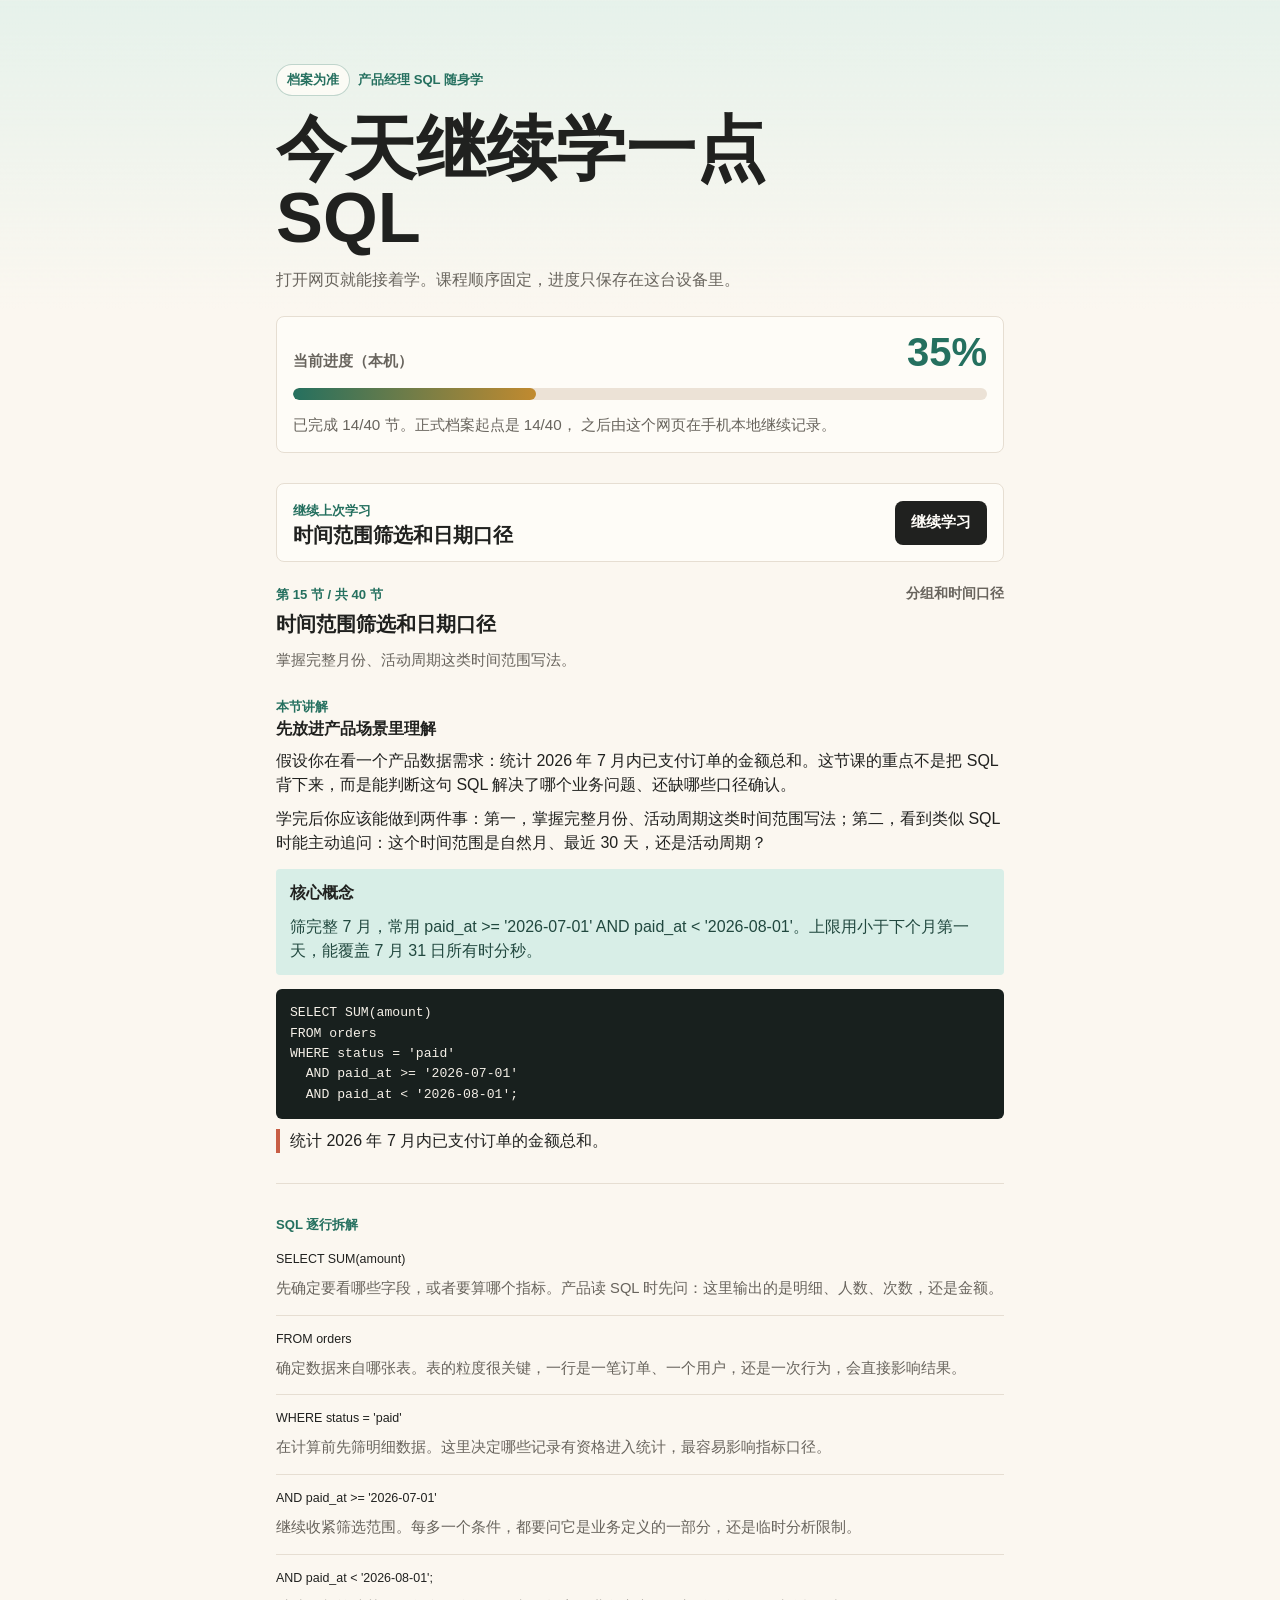
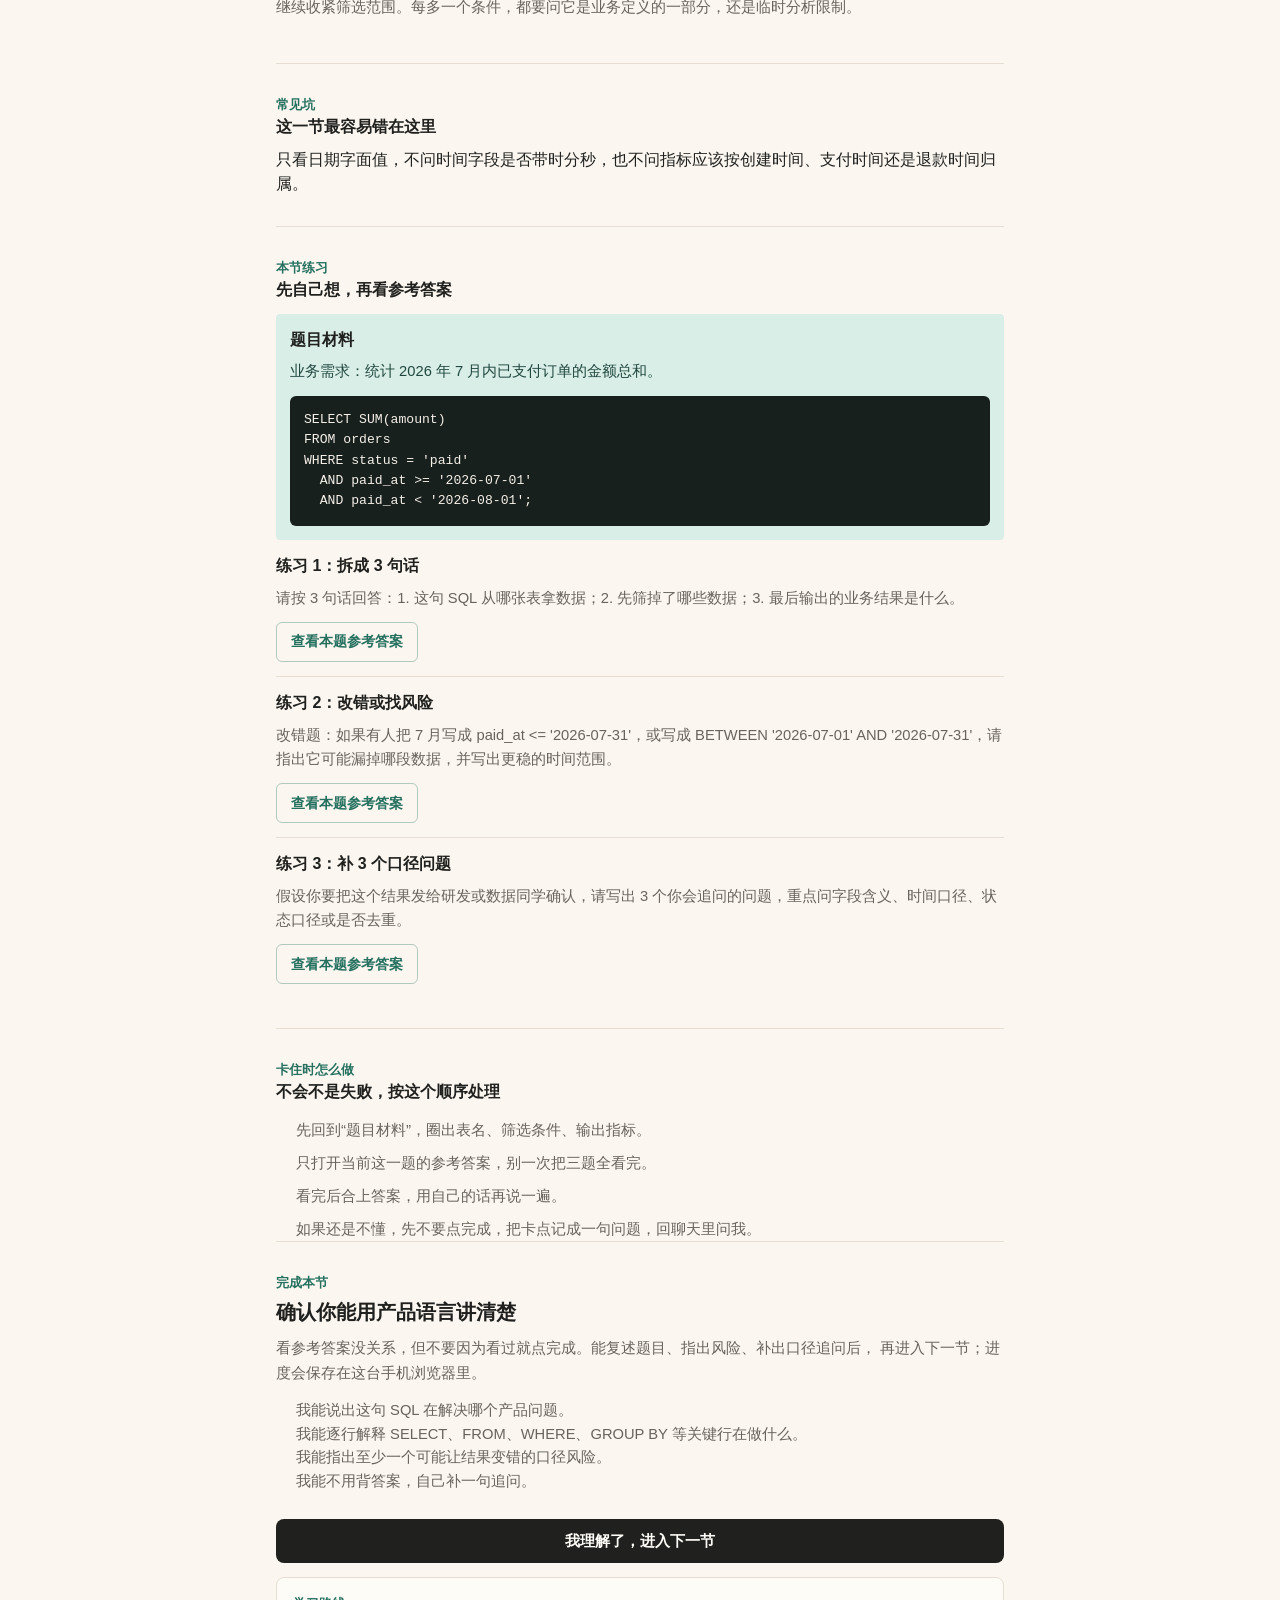
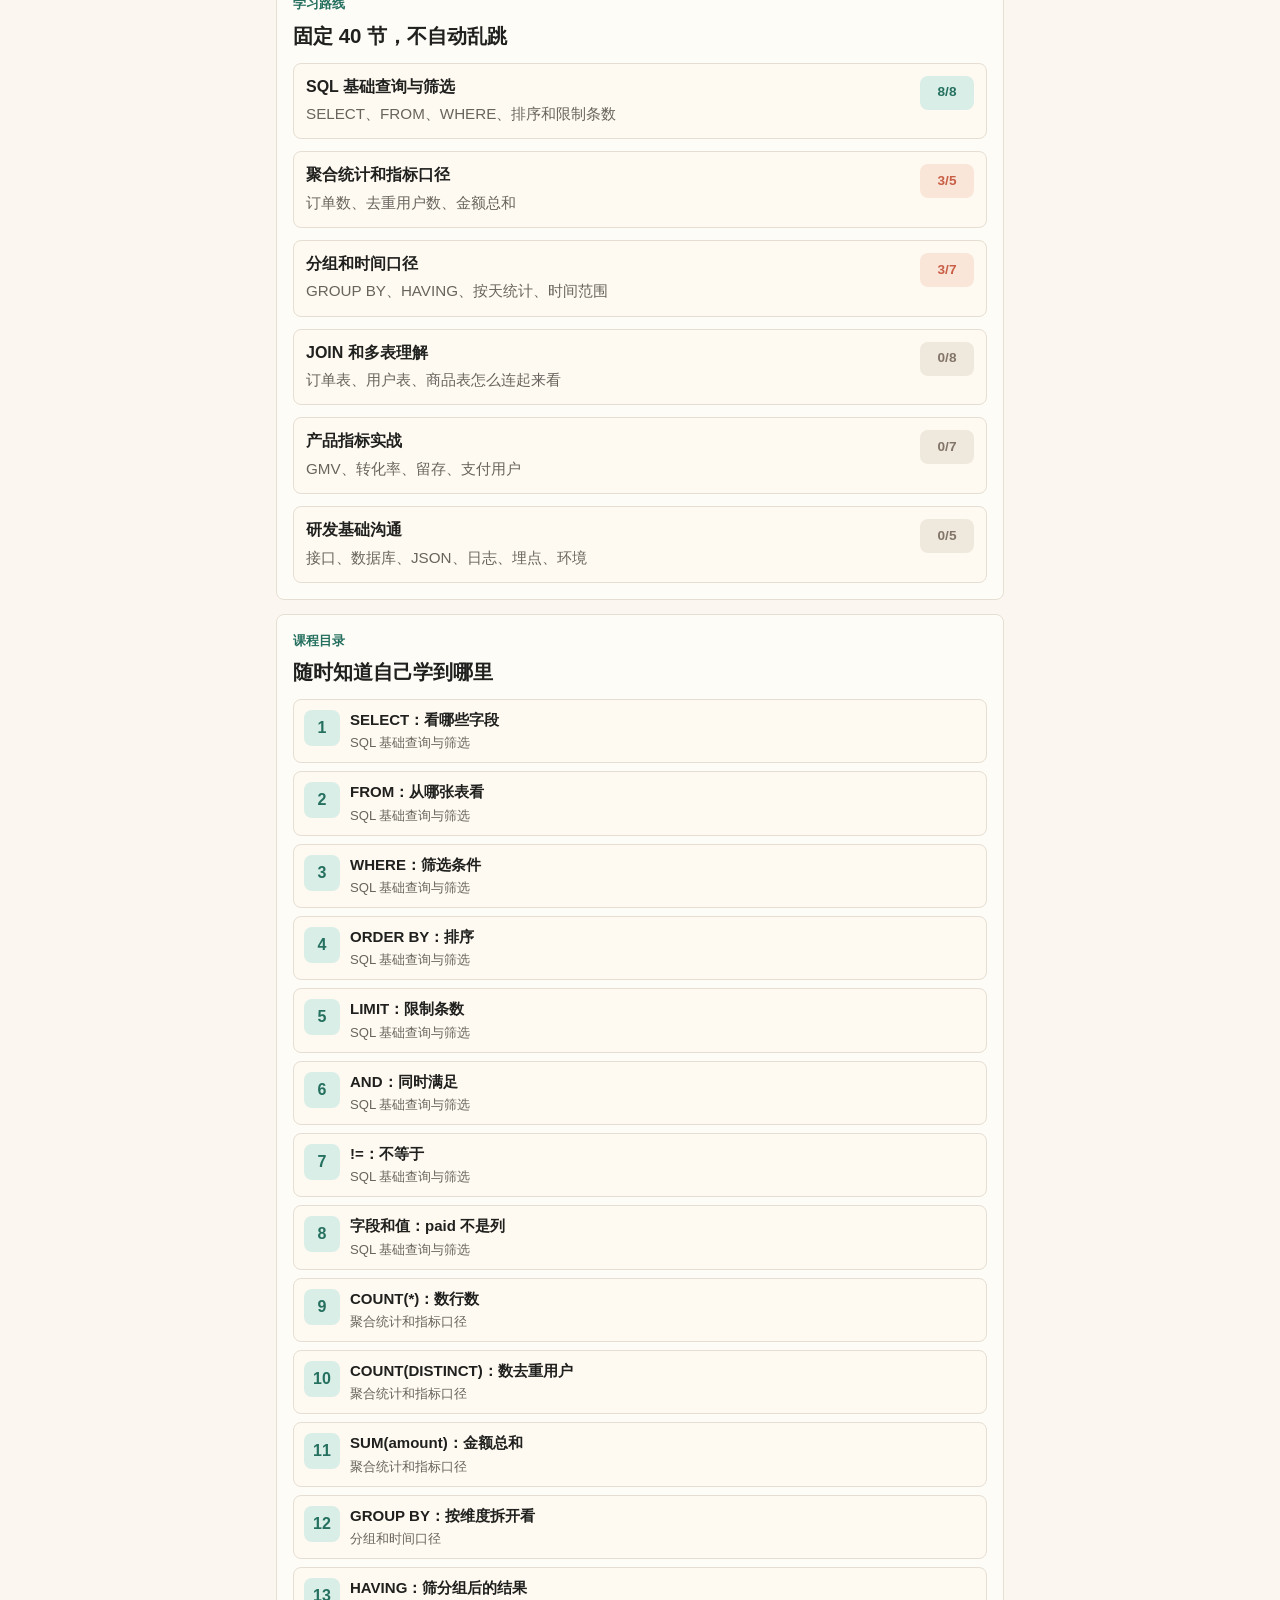
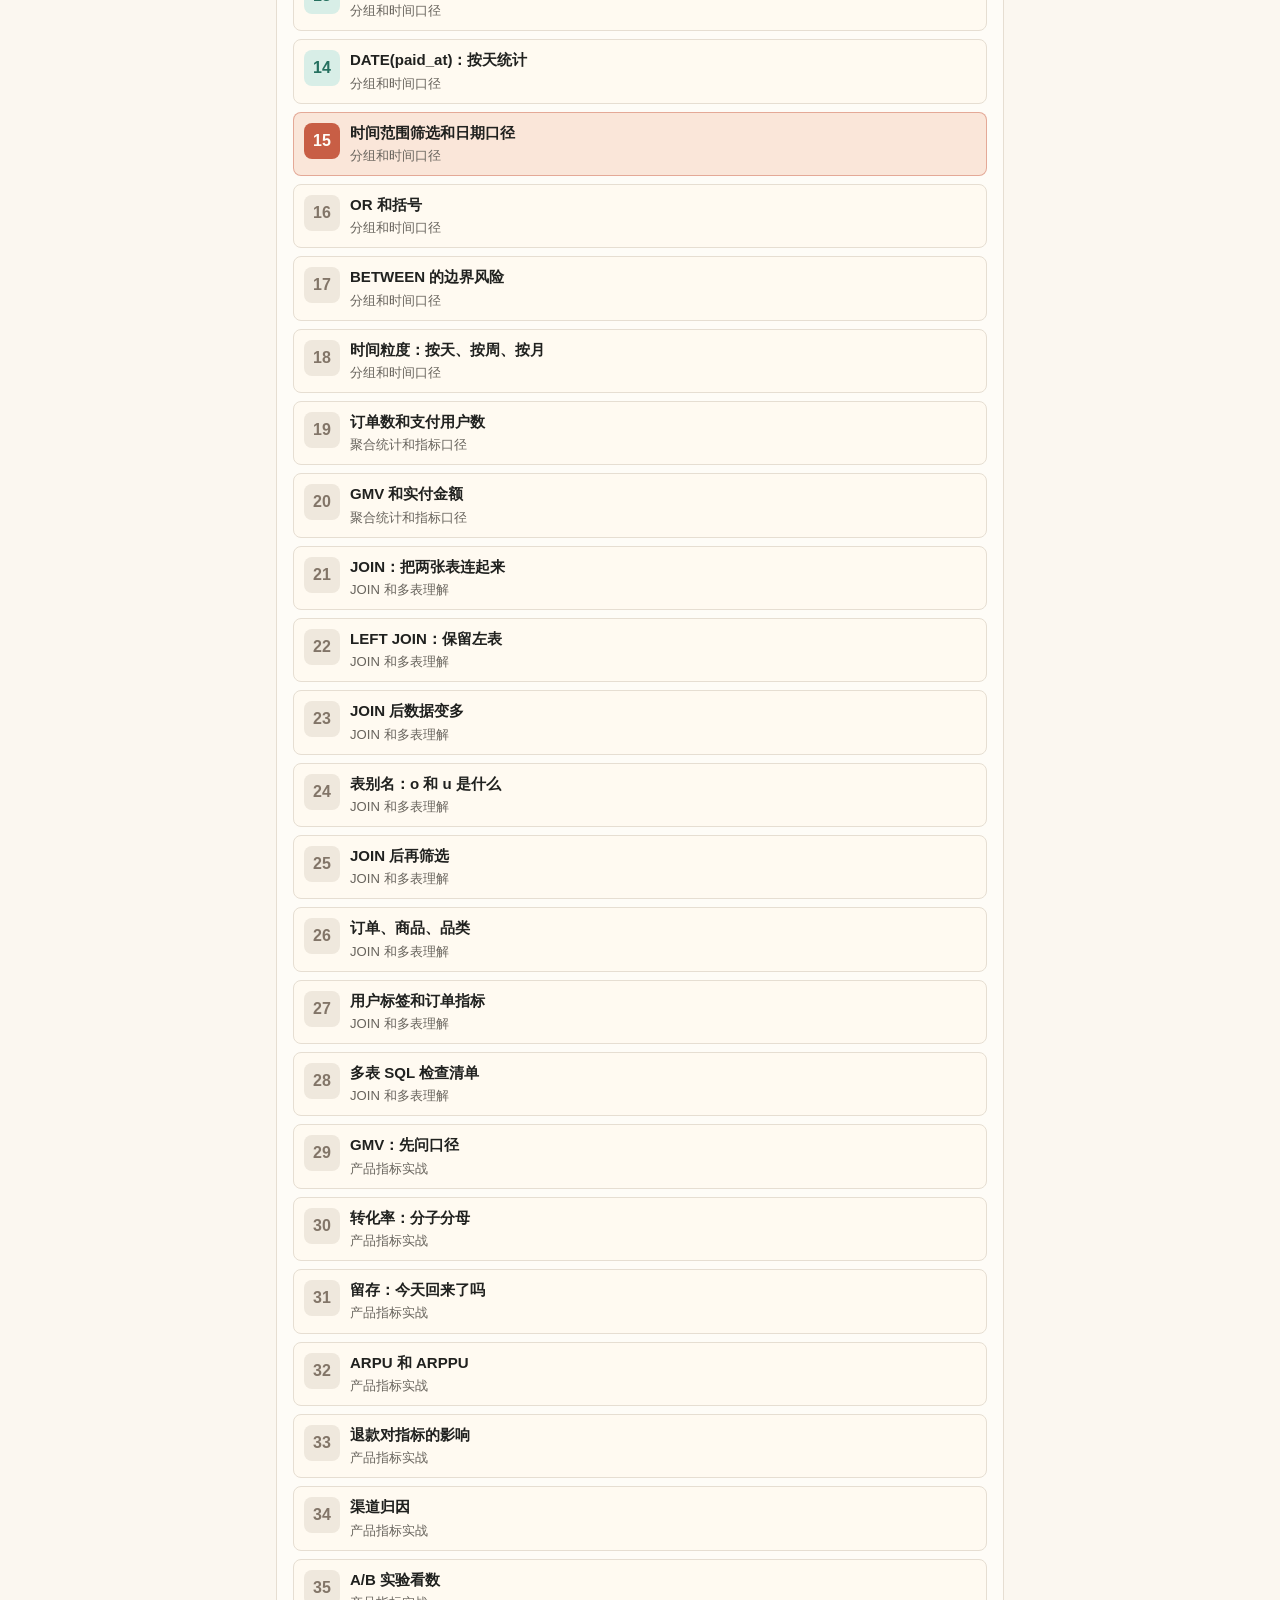
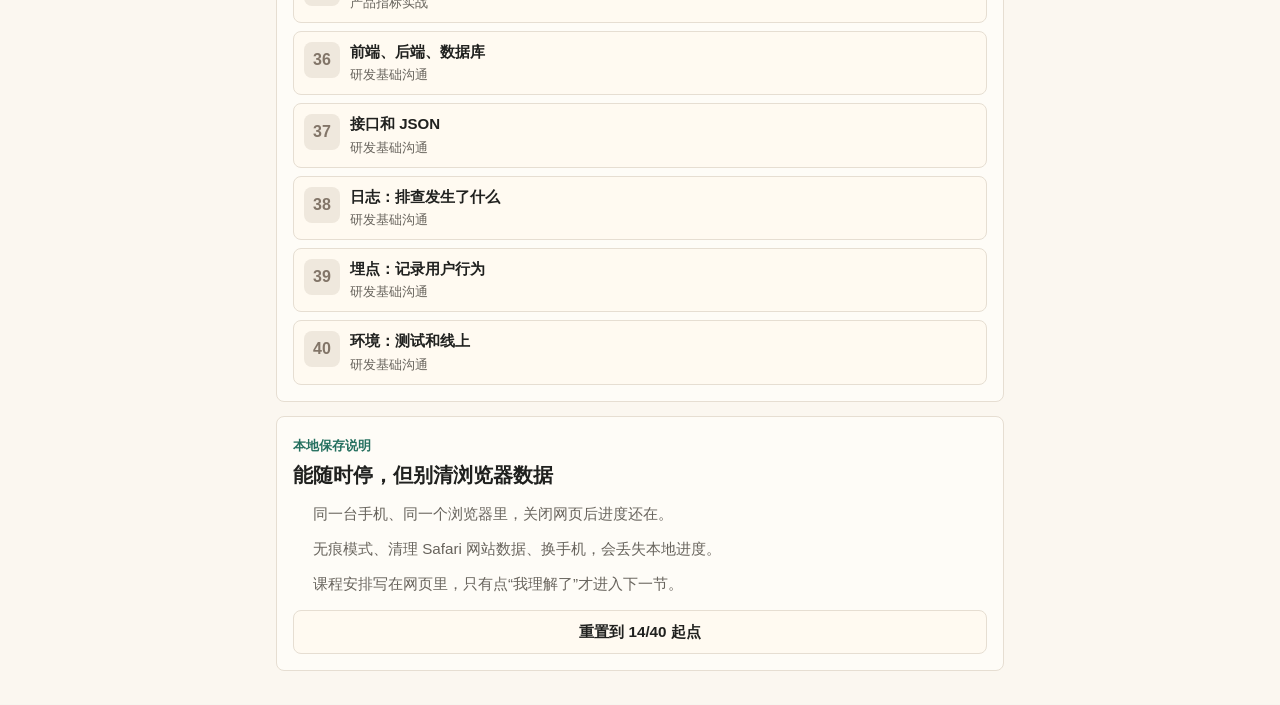
==== commit 9a6171e8: "Update mobile reading layout" ====
--- a/index.html
+++ b/index.html
@@ -1,9 +1,9 @@
-<!DOCTYPE html><html lang="zh-CN"><head><meta charSet="utf-8"/><meta name="viewport" content="width=device-width, initial-scale=1, maximum-scale=1, viewport-fit=cover"/><link rel="stylesheet" href="/_next/static/chunks/0avwca-pvj5iw.css" data-precedence="next"/><link rel="preload" as="script" fetchPriority="low" href="/_next/static/chunks/0ht900cau6_ur.js"/><script src="/_next/static/chunks/0r8nt2o8muejo.js" async=""></script><script src="/_next/static/chunks/07lhk_q6pmm3r.js" async=""></script><script src="/_next/static/chunks/turbopack-05c8c~j12fn14.js" async=""></script><script src="/_next/static/chunks/0dbhjjzl8qfwv.js" async=""></script><script src="/_next/static/chunks/03z2hyf7_a72h.js" async=""></script><meta name="theme-color" content="#f6f0e8"/><title>SQL 随身学</title><meta name="description" content="产品经理随时复习 SQL、指标口径和沟通追问的小应用。"/><meta name="application-name" content="SQL 随身学"/><link rel="manifest" href="/manifest.webmanifest"/><meta name="mobile-web-app-capable" content="yes"/><meta name="apple-mobile-web-app-title" content="SQL 随身学"/><meta name="apple-mobile-web-app-status-bar-style" content="default"/><link rel="shortcut icon" href="/favicon.svg"/><link rel="icon" href="/favicon.svg"/><link rel="apple-touch-icon" href="/favicon.svg"/><script src="/_next/static/chunks/03~yq9q893hmn.js" noModule=""></script></head><body><div hidden=""><!--$--><!--/$--></div><main class="app-shell"><section class="hero" aria-labelledby="app-title"><div class="hero-topline"><span class="status-pill">档案为准</span><span>产品经理 SQL 随身学</span></div><h1 id="app-title">今天继续学一点 SQL</h1><p>打开网页就能接着学。课程顺序固定，进度只保存在这台设备里。</p><div class="progress-card" aria-label="SQL 学习进度"><div><span class="progress-label">当前进度（本机）</span><strong>35<!-- -->%</strong></div><div class="progress-track" role="progressbar" aria-valuenow="35" aria-valuemin="0" aria-valuemax="100" aria-label="已完成 14 节，共 40 节"><span style="width:35%"></span></div><p>已完成 <!-- -->14<!-- -->/<!-- -->40<!-- --> 节。正式档案起点是 14/40， 之后由这个网页在手机本地继续记录。</p></div></section><section class="next-lesson" aria-labelledby="next-lesson-title"><div><span class="section-kicker">继续上次学习</span><h2 id="next-lesson-title">时间范围筛选和日期口径</h2></div><a href="#lesson" class="primary-action">继续学习</a></section><section class="lesson-flow" id="lesson" aria-labelledby="lesson-title"><div class="lesson-meta-row"><span class="section-kicker">第 <!-- -->15<!-- --> 节 / 共 <!-- -->40<!-- --> 节</span><span>分组和时间口径</span></div><h2 id="lesson-title">时间范围筛选和日期口径</h2><p class="lesson-objective">掌握完整月份、活动周期这类时间范围写法。</p><article class="study-card inner-card"><span class="section-kicker">本节讲解</span><h3>先放进产品场景里理解</h3><p>假设你在看一个产品数据需求：统计 2026 年 7 月内已支付订单的金额总和。这节课的重点不是把 SQL 背下来，而是能判断这句 SQL 解决了哪个业务问题、还缺哪些口径确认。</p><p>学完后你应该能做到两件事：第一，掌握完整月份、活动周期这类时间范围写法；第二，看到类似 SQL 时能主动追问：这个时间范围是自然月、最近 30 天，还是活动周期？</p><div class="concept-callout"><strong>核心概念</strong><p>筛完整 7 月，常用 paid_at &gt;= &#x27;2026-07-01&#x27; AND paid_at &lt; &#x27;2026-08-01&#x27;。上限用小于下个月第一天，能覆盖 7 月 31 日所有时分秒。</p></div><pre><code>SELECT SUM(amount)
+<!DOCTYPE html><html lang="zh-CN"><head><meta charSet="utf-8"/><meta name="viewport" content="width=device-width, initial-scale=1, maximum-scale=1, viewport-fit=cover"/><link rel="stylesheet" href="/_next/static/chunks/0tdiah8j-g.z6.css" data-precedence="next"/><link rel="preload" as="script" fetchPriority="low" href="/_next/static/chunks/0ht900cau6_ur.js"/><script src="/_next/static/chunks/0r8nt2o8muejo.js" async=""></script><script src="/_next/static/chunks/07lhk_q6pmm3r.js" async=""></script><script src="/_next/static/chunks/turbopack-05c8c~j12fn14.js" async=""></script><script src="/_next/static/chunks/0dbhjjzl8qfwv.js" async=""></script><script src="/_next/static/chunks/0dvtyhb7smca3.js" async=""></script><meta name="theme-color" content="#f6f0e8"/><title>SQL 随身学</title><meta name="description" content="产品经理随时复习 SQL、指标口径和沟通追问的小应用。"/><meta name="application-name" content="SQL 随身学"/><link rel="manifest" href="/manifest.webmanifest"/><meta name="mobile-web-app-capable" content="yes"/><meta name="apple-mobile-web-app-title" content="SQL 随身学"/><meta name="apple-mobile-web-app-status-bar-style" content="default"/><link rel="shortcut icon" href="/favicon.svg"/><link rel="icon" href="/favicon.svg"/><link rel="apple-touch-icon" href="/favicon.svg"/><script src="/_next/static/chunks/03~yq9q893hmn.js" noModule=""></script></head><body><div hidden=""><!--$--><!--/$--></div><main class="app-shell"><section class="hero" aria-labelledby="app-title"><div class="hero-topline"><span class="status-pill">档案为准</span><span>产品经理 SQL 随身学</span></div><h1 id="app-title">今天继续学一点 SQL</h1><p>打开网页就能接着学。课程顺序固定，进度只保存在这台设备里。</p><div class="progress-card" aria-label="SQL 学习进度"><div><span class="progress-label">当前进度（本机）</span><strong>35<!-- -->%</strong></div><div class="progress-track" role="progressbar" aria-valuenow="35" aria-valuemin="0" aria-valuemax="100" aria-label="已完成 14 节，共 40 节"><span style="width:35%"></span></div><p>已完成 <!-- -->14<!-- -->/<!-- -->40<!-- --> 节。正式档案起点是 14/40， 之后由这个网页在手机本地继续记录。</p></div></section><section class="next-lesson" aria-labelledby="next-lesson-title"><div><span class="section-kicker">继续上次学习</span><h2 id="next-lesson-title">时间范围筛选和日期口径</h2></div><a href="#lesson" class="primary-action">继续学习</a></section><section class="lesson-flow" id="lesson" aria-labelledby="lesson-title"><div class="lesson-meta-row"><span class="section-kicker">第 <!-- -->15<!-- --> 节 / 共 <!-- -->40<!-- --> 节</span><span>分组和时间口径</span></div><h2 id="lesson-title">时间范围筛选和日期口径</h2><p class="lesson-objective">掌握完整月份、活动周期这类时间范围写法。</p><article class="lesson-section lesson-explanation"><span class="section-kicker">本节讲解</span><h3>先放进产品场景里理解</h3><p>假设你在看一个产品数据需求：统计 2026 年 7 月内已支付订单的金额总和。这节课的重点不是把 SQL 背下来，而是能判断这句 SQL 解决了哪个业务问题、还缺哪些口径确认。</p><p>学完后你应该能做到两件事：第一，掌握完整月份、活动周期这类时间范围写法；第二，看到类似 SQL 时能主动追问：这个时间范围是自然月、最近 30 天，还是活动周期？</p><div class="concept-callout"><strong>核心概念</strong><p>筛完整 7 月，常用 paid_at &gt;= &#x27;2026-07-01&#x27; AND paid_at &lt; &#x27;2026-08-01&#x27;。上限用小于下个月第一天，能覆盖 7 月 31 日所有时分秒。</p></div><pre><code>SELECT SUM(amount)
 FROM orders
 WHERE status = &#x27;paid&#x27;
   AND paid_at &gt;= &#x27;2026-07-01&#x27;
-  AND paid_at &lt; &#x27;2026-08-01&#x27;;</code></pre><p class="takeaway">统计 2026 年 7 月内已支付订单的金额总和。</p></article><article class="study-card inner-card"><span class="section-kicker">SQL 逐行拆解</span><div class="breakdown-list"><div class="breakdown-row"><code>SELECT SUM(amount)</code><p>先确定要看哪些字段，或者要算哪个指标。产品读 SQL 时先问：这里输出的是明细、人数、次数，还是金额。</p></div><div class="breakdown-row"><code>FROM orders</code><p>确定数据来自哪张表。表的粒度很关键，一行是一笔订单、一个用户，还是一次行为，会直接影响结果。</p></div><div class="breakdown-row"><code>WHERE status = &#x27;paid&#x27;</code><p>在计算前先筛明细数据。这里决定哪些记录有资格进入统计，最容易影响指标口径。</p></div><div class="breakdown-row"><code>AND paid_at &gt;= &#x27;2026-07-01&#x27;</code><p>继续收紧筛选范围。每多一个条件，都要问它是业务定义的一部分，还是临时分析限制。</p></div><div class="breakdown-row"><code>AND paid_at &lt; &#x27;2026-08-01&#x27;;</code><p>继续收紧筛选范围。每多一个条件，都要问它是业务定义的一部分，还是临时分析限制。</p></div></div></article><article class="study-card inner-card"><span class="section-kicker">常见坑</span><h3>这一节最容易错在这里</h3><p>只看日期字面值，不问时间字段是否带时分秒，也不问指标应该按创建时间、支付时间还是退款时间归属。</p></article><article class="practice-card"><span class="section-kicker">本节练习</span><h3>先自己想，再看参考答案</h3><div class="exercise-source"><strong>题目材料</strong><p>业务需求：<!-- -->统计 2026 年 7 月内已支付订单的金额总和。</p><pre><code>SELECT SUM(amount)
+  AND paid_at &lt; &#x27;2026-08-01&#x27;;</code></pre><p class="takeaway">统计 2026 年 7 月内已支付订单的金额总和。</p></article><article class="lesson-section"><span class="section-kicker">SQL 逐行拆解</span><div class="breakdown-list"><div class="breakdown-row"><code>SELECT SUM(amount)</code><p>先确定要看哪些字段，或者要算哪个指标。产品读 SQL 时先问：这里输出的是明细、人数、次数，还是金额。</p></div><div class="breakdown-row"><code>FROM orders</code><p>确定数据来自哪张表。表的粒度很关键，一行是一笔订单、一个用户，还是一次行为，会直接影响结果。</p></div><div class="breakdown-row"><code>WHERE status = &#x27;paid&#x27;</code><p>在计算前先筛明细数据。这里决定哪些记录有资格进入统计，最容易影响指标口径。</p></div><div class="breakdown-row"><code>AND paid_at &gt;= &#x27;2026-07-01&#x27;</code><p>继续收紧筛选范围。每多一个条件，都要问它是业务定义的一部分，还是临时分析限制。</p></div><div class="breakdown-row"><code>AND paid_at &lt; &#x27;2026-08-01&#x27;;</code><p>继续收紧筛选范围。每多一个条件，都要问它是业务定义的一部分，还是临时分析限制。</p></div></div></article><article class="lesson-section lesson-risk"><span class="section-kicker">常见坑</span><h3>这一节最容易错在这里</h3><p>只看日期字面值，不问时间字段是否带时分秒，也不问指标应该按创建时间、支付时间还是退款时间归属。</p></article><article class="lesson-section practice-section"><span class="section-kicker">本节练习</span><h3>先自己想，再看参考答案</h3><div class="exercise-source"><strong>题目材料</strong><p>业务需求：<!-- -->统计 2026 年 7 月内已支付订单的金额总和。</p><pre><code>SELECT SUM(amount)
 FROM orders
 WHERE status = &#x27;paid&#x27;
   AND paid_at &gt;= &#x27;2026-07-01&#x27;
-  AND paid_at &lt; &#x27;2026-08-01&#x27;;</code></pre></div><div class="exercise-list"><div class="exercise-item"><strong>练习 1：拆成 3 句话</strong><p class="question">请按 3 句话回答：1. 这句 SQL 从哪张表拿数据；2. 先筛掉了哪些数据；3. 最后输出的业务结果是什么。</p><button type="button" class="inline-answer-button" aria-expanded="false">查看本题参考答案</button></div><div class="exercise-item"><strong>练习 2：改错或找风险</strong><p class="question">改错题：如果有人把 7 月写成 paid_at &lt;= &#x27;2026-07-31&#x27;，或写成 BETWEEN &#x27;2026-07-01&#x27; AND &#x27;2026-07-31&#x27;，请指出它可能漏掉哪段数据，并写出更稳的时间范围。</p><button type="button" class="inline-answer-button" aria-expanded="false">查看本题参考答案</button></div><div class="exercise-item"><strong>练习 3：补 3 个口径问题</strong><p class="question">假设你要把这个结果发给研发或数据同学确认，请写出 3 个你会追问的问题，重点问字段含义、时间口径、状态口径或是否去重。</p><button type="button" class="inline-answer-button" aria-expanded="false">查看本题参考答案</button></div></div></article><article class="study-card inner-card"><span class="section-kicker">卡住时怎么做</span><h3>不会不是失败，按这个顺序处理</h3><ol class="stuck-list"><li>先回到“题目材料”，圈出表名、筛选条件、输出指标。</li><li>只打开当前这一题的参考答案，别一次把三题全看完。</li><li>看完后合上答案，用自己的话再说一遍。</li><li>如果还是不懂，先不要点完成，把卡点记成一句问题，回聊天里问我。</li></ol></article><div class="completion-section"><div><span class="section-kicker">完成本节</span><h2>确认你能用产品语言讲清楚</h2><p>看参考答案没关系，但不要因为看过就点完成。能复述题目、指出风险、补出口径追问后， 再进入下一节；进度会保存在这台手机浏览器里。</p><ul class="checklist"><li>我能说出这句 SQL 在解决哪个产品问题。</li><li>我能逐行解释 SELECT、FROM、WHERE、GROUP BY 等关键行在做什么。</li><li>我能指出至少一个可能让结果变错的口径风险。</li><li>我能不用背答案，自己补一句追问。</li></ul></div><button type="button" class="answer-button">我理解了，进入下一节</button></div></section><section class="route-section" aria-labelledby="route-title"><div class="section-heading"><span class="section-kicker">学习路线</span><h2 id="route-title">固定 40 节，不自动乱跳</h2></div><div class="module-list"><article class="module-row"><div><h3>SQL 基础查询与筛选</h3><p>SELECT、FROM、WHERE、排序和限制条数</p></div><span class="module-badge complete">8<!-- -->/<!-- -->8</span></article><article class="module-row"><div><h3>聚合统计和指标口径</h3><p>订单数、去重用户数、金额总和</p></div><span class="module-badge active">3<!-- -->/<!-- -->5</span></article><article class="module-row"><div><h3>分组和时间口径</h3><p>GROUP BY、HAVING、按天统计、时间范围</p></div><span class="module-badge active">3<!-- -->/<!-- -->7</span></article><article class="module-row"><div><h3>JOIN 和多表理解</h3><p>订单表、用户表、商品表怎么连起来看</p></div><span class="module-badge locked">0<!-- -->/<!-- -->8</span></article><article class="module-row"><div><h3>产品指标实战</h3><p>GMV、转化率、留存、支付用户</p></div><span class="module-badge locked">0<!-- -->/<!-- -->7</span></article><article class="module-row"><div><h3>研发基础沟通</h3><p>接口、数据库、JSON、日志、埋点、环境</p></div><span class="module-badge locked">0<!-- -->/<!-- -->5</span></article></div></section><section class="concept-section" aria-labelledby="all-lessons-title"><div class="section-heading"><span class="section-kicker">课程目录</span><h2 id="all-lessons-title">随时知道自己学到哪里</h2></div><div class="lesson-list"><div class="lesson-row done"><span>1</span><div><strong>SELECT：看哪些字段</strong><p>SQL 基础查询与筛选</p></div></div><div class="lesson-row done"><span>2</span><div><strong>FROM：从哪张表看</strong><p>SQL 基础查询与筛选</p></div></div><div class="lesson-row done"><span>3</span><div><strong>WHERE：筛选条件</strong><p>SQL 基础查询与筛选</p></div></div><div class="lesson-row done"><span>4</span><div><strong>ORDER BY：排序</strong><p>SQL 基础查询与筛选</p></div></div><div class="lesson-row done"><span>5</span><div><strong>LIMIT：限制条数</strong><p>SQL 基础查询与筛选</p></div></div><div class="lesson-row done"><span>6</span><div><strong>AND：同时满足</strong><p>SQL 基础查询与筛选</p></div></div><div class="lesson-row done"><span>7</span><div><strong>!=：不等于</strong><p>SQL 基础查询与筛选</p></div></div><div class="lesson-row done"><span>8</span><div><strong>字段和值：paid 不是列</strong><p>SQL 基础查询与筛选</p></div></div><div class="lesson-row done"><span>9</span><div><strong>COUNT(*)：数行数</strong><p>聚合统计和指标口径</p></div></div><div class="lesson-row done"><span>10</span><div><strong>COUNT(DISTINCT)：数去重用户</strong><p>聚合统计和指标口径</p></div></div><div class="lesson-row done"><span>11</span><div><strong>SUM(amount)：金额总和</strong><p>聚合统计和指标口径</p></div></div><div class="lesson-row done"><span>12</span><div><strong>GROUP BY：按维度拆开看</strong><p>分组和时间口径</p></div></div><div class="lesson-row done"><span>13</span><div><strong>HAVING：筛分组后的结果</strong><p>分组和时间口径</p></div></div><div class="lesson-row done"><span>14</span><div><strong>DATE(paid_at)：按天统计</strong><p>分组和时间口径</p></div></div><div class="lesson-row current"><span>15</span><div><strong>时间范围筛选和日期口径</strong><p>分组和时间口径</p></div></div><div class="lesson-row"><span>16</span><div><strong>OR 和括号</strong><p>分组和时间口径</p></div></div><div class="lesson-row"><span>17</span><div><strong>BETWEEN 的边界风险</strong><p>分组和时间口径</p></div></div><div class="lesson-row"><span>18</span><div><strong>时间粒度：按天、按周、按月</strong><p>分组和时间口径</p></div></div><div class="lesson-row"><span>19</span><div><strong>订单数和支付用户数</strong><p>聚合统计和指标口径</p></div></div><div class="lesson-row"><span>20</span><div><strong>GMV 和实付金额</strong><p>聚合统计和指标口径</p></div></div><div class="lesson-row"><span>21</span><div><strong>JOIN：把两张表连起来</strong><p>JOIN 和多表理解</p></div></div><div class="lesson-row"><span>22</span><div><strong>LEFT JOIN：保留左表</strong><p>JOIN 和多表理解</p></div></div><div class="lesson-row"><span>23</span><div><strong>JOIN 后数据变多</strong><p>JOIN 和多表理解</p></div></div><div class="lesson-row"><span>24</span><div><strong>表别名：o 和 u 是什么</strong><p>JOIN 和多表理解</p></div></div><div class="lesson-row"><span>25</span><div><strong>JOIN 后再筛选</strong><p>JOIN 和多表理解</p></div></div><div class="lesson-row"><span>26</span><div><strong>订单、商品、品类</strong><p>JOIN 和多表理解</p></div></div><div class="lesson-row"><span>27</span><div><strong>用户标签和订单指标</strong><p>JOIN 和多表理解</p></div></div><div class="lesson-row"><span>28</span><div><strong>多表 SQL 检查清单</strong><p>JOIN 和多表理解</p></div></div><div class="lesson-row"><span>29</span><div><strong>GMV：先问口径</strong><p>产品指标实战</p></div></div><div class="lesson-row"><span>30</span><div><strong>转化率：分子分母</strong><p>产品指标实战</p></div></div><div class="lesson-row"><span>31</span><div><strong>留存：今天回来了吗</strong><p>产品指标实战</p></div></div><div class="lesson-row"><span>32</span><div><strong>ARPU 和 ARPPU</strong><p>产品指标实战</p></div></div><div class="lesson-row"><span>33</span><div><strong>退款对指标的影响</strong><p>产品指标实战</p></div></div><div class="lesson-row"><span>34</span><div><strong>渠道归因</strong><p>产品指标实战</p></div></div><div class="lesson-row"><span>35</span><div><strong>A/B 实验看数</strong><p>产品指标实战</p></div></div><div class="lesson-row"><span>36</span><div><strong>前端、后端、数据库</strong><p>研发基础沟通</p></div></div><div class="lesson-row"><span>37</span><div><strong>接口和 JSON</strong><p>研发基础沟通</p></div></div><div class="lesson-row"><span>38</span><div><strong>日志：排查发生了什么</strong><p>研发基础沟通</p></div></div><div class="lesson-row"><span>39</span><div><strong>埋点：记录用户行为</strong><p>研发基础沟通</p></div></div><div class="lesson-row"><span>40</span><div><strong>环境：测试和线上</strong><p>研发基础沟通</p></div></div></div></section><section class="memo-section" aria-labelledby="memo-title"><span class="section-kicker">本地保存说明</span><h2 id="memo-title">能随时停，但别清浏览器数据</h2><ul><li>同一台手机、同一个浏览器里，关闭网页后进度还在。</li><li>无痕模式、清理 Safari 网站数据、换手机，会丢失本地进度。</li><li>课程安排写在网页里，只有点“我理解了”才进入下一节。</li></ul><button type="button" class="secondary-action">重置到 14/40 起点</button></section></main><!--$--><!--/$--><script src="/_next/static/chunks/0ht900cau6_ur.js" id="_R_" async=""></script><script>(self.__next_f=self.__next_f||[]).push([0])</script><script>self.__next_f.push([1,"1:\"$Sreact.fragment\"\n2:I[39756,[\"/_next/static/chunks/0dbhjjzl8qfwv.js\"],\"default\"]\n3:I[37457,[\"/_next/static/chunks/0dbhjjzl8qfwv.js\"],\"default\"]\n4:I[47257,[\"/_next/static/chunks/0dbhjjzl8qfwv.js\"],\"ClientPageRoot\"]\n5:I[31713,[\"/_next/static/chunks/0dbhjjzl8qfwv.js\",\"/_next/static/chunks/03z2hyf7_a72h.js\"],\"default\"]\n8:I[97367,[\"/_next/static/chunks/0dbhjjzl8qfwv.js\"],\"OutletBoundary\"]\n9:\"$Sreact.suspense\"\nb:I[97367,[\"/_next/static/chunks/0dbhjjzl8qfwv.js\"],\"ViewportBoundary\"]\nd:I[97367,[\"/_next/static/chunks/0dbhjjzl8qfwv.js\"],\"MetadataBoundary\"]\nf:I[68027,[\"/_next/static/chunks/0dbhjjzl8qfwv.js\"],\"default\",1]\n:HL[\"/_next/static/chunks/0avwca-pvj5iw.css\",\"style\"]\n"])</script><script>self.__next_f.push([1,"0:{\"P\":null,\"c\":[\"\",\"\"],\"q\":\"\",\"i\":false,\"f\":[[[\"\",{\"children\":[\"__PAGE__\",{}]},\"$undefined\",\"$undefined\",16],[[\"$\",\"$1\",\"c\",{\"children\":[[[\"$\",\"link\",\"0\",{\"rel\":\"stylesheet\",\"href\":\"/_next/static/chunks/0avwca-pvj5iw.css\",\"precedence\":\"next\",\"crossOrigin\":\"$undefined\",\"nonce\":\"$undefined\"}],[\"$\",\"script\",\"script-0\",{\"src\":\"/_next/static/chunks/0dbhjjzl8qfwv.js\",\"async\":true,\"nonce\":\"$undefined\"}]],[\"$\",\"html\",null,{\"lang\":\"zh-CN\",\"children\":[\"$\",\"body\",null,{\"children\":[\"$\",\"$L2\",null,{\"parallelRouterKey\":\"children\",\"error\":\"$undefined\",\"errorStyles\":\"$undefined\",\"errorScripts\":\"$undefined\",\"template\":[\"$\",\"$L3\",null,{}],\"templateStyles\":\"$undefined\",\"templateScripts\":\"$undefined\",\"notFound\":[[[\"$\",\"title\",null,{\"children\":\"404: This page could not be found.\"}],[\"$\",\"div\",null,{\"style\":{\"fontFamily\":\"system-ui,\\\"Segoe UI\\\",Roboto,Helvetica,Arial,sans-serif,\\\"Apple Color Emoji\\\",\\\"Segoe UI Emoji\\\"\",\"height\":\"100vh\",\"textAlign\":\"center\",\"display\":\"flex\",\"flexDirection\":\"column\",\"alignItems\":\"center\",\"justifyContent\":\"center\"},\"children\":[\"$\",\"div\",null,{\"children\":[[\"$\",\"style\",null,{\"dangerouslySetInnerHTML\":{\"__html\":\"body{color:#000;background:#fff;margin:0}.next-error-h1{border-right:1px solid rgba(0,0,0,.3)}@media (prefers-color-scheme:dark){body{color:#fff;background:#000}.next-error-h1{border-right:1px solid rgba(255,255,255,.3)}}\"}}],[\"$\",\"h1\",null,{\"className\":\"next-error-h1\",\"style\":{\"display\":\"inline-block\",\"margin\":\"0 20px 0 0\",\"padding\":\"0 23px 0 0\",\"fontSize\":24,\"fontWeight\":500,\"verticalAlign\":\"top\",\"lineHeight\":\"49px\"},\"children\":404}],[\"$\",\"div\",null,{\"style\":{\"display\":\"inline-block\"},\"children\":[\"$\",\"h2\",null,{\"style\":{\"fontSize\":14,\"fontWeight\":400,\"lineHeight\":\"49px\",\"margin\":0},\"children\":\"This page could not be found.\"}]}]]}]}]],[]],\"forbidden\":\"$undefined\",\"unauthorized\":\"$undefined\"}]}]}]]}],{\"children\":[[\"$\",\"$1\",\"c\",{\"children\":[[\"$\",\"$L4\",null,{\"Component\":\"$5\",\"serverProvidedParams\":{\"searchParams\":{},\"params\":{},\"promises\":[\"$@6\",\"$@7\"]}}],[[\"$\",\"script\",\"script-0\",{\"src\":\"/_next/static/chunks/03z2hyf7_a72h.js\",\"async\":true,\"nonce\":\"$undefined\"}]],[\"$\",\"$L8\",null,{\"children\":[\"$\",\"$9\",null,{\"name\":\"Next.MetadataOutlet\",\"children\":\"$@a\"}]}]]}],{},null,false,null]},null,false,null],[\"$\",\"$1\",\"h\",{\"children\":[null,[\"$\",\"$Lb\",null,{\"children\":\"$Lc\"}],[\"$\",\"div\",null,{\"hidden\":true,\"children\":[\"$\",\"$Ld\",null,{\"children\":[\"$\",\"$9\",null,{\"name\":\"Next.Metadata\",\"children\":\"$Le\"}]}]}],null]}],false]],\"m\":\"$undefined\",\"G\":[\"$f\",[[\"$\",\"link\",\"0\",{\"rel\":\"stylesheet\",\"href\":\"/_next/static/chunks/0avwca-pvj5iw.css\",\"precedence\":\"next\",\"crossOrigin\":\"$undefined\",\"nonce\":\"$undefined\"}]]],\"S\":true,\"h\":null,\"s\":\"$undefined\",\"l\":\"$undefined\",\"p\":\"$undefined\",\"d\":\"$undefined\",\"b\":\"55eB-FVEFY8KmmJbfEoRw\"}\n"])</script><script>self.__next_f.push([1,"6:{}\n7:\"$0:f:0:1:1:children:0:props:children:0:props:serverProvidedParams:params\"\n"])</script><script>self.__next_f.push([1,"c:[[\"$\",\"meta\",\"0\",{\"charSet\":\"utf-8\"}],[\"$\",\"meta\",\"1\",{\"name\":\"viewport\",\"content\":\"width=device-width, initial-scale=1, maximum-scale=1, viewport-fit=cover\"}],[\"$\",\"meta\",\"2\",{\"name\":\"theme-color\",\"content\":\"#f6f0e8\"}]]\n"])</script><script>self.__next_f.push([1,"10:I[27201,[\"/_next/static/chunks/0dbhjjzl8qfwv.js\"],\"IconMark\"]\na:null\ne:[[\"$\",\"title\",\"0\",{\"children\":\"SQL 随身学\"}],[\"$\",\"meta\",\"1\",{\"name\":\"description\",\"content\":\"产品经理随时复习 SQL、指标口径和沟通追问的小应用。\"}],[\"$\",\"meta\",\"2\",{\"name\":\"application-name\",\"content\":\"SQL 随身学\"}],[\"$\",\"link\",\"3\",{\"rel\":\"manifest\",\"href\":\"/manifest.webmanifest\",\"crossOrigin\":\"$undefined\"}],[\"$\",\"meta\",\"4\",{\"name\":\"mobile-web-app-capable\",\"content\":\"yes\"}],[\"$\",\"meta\",\"5\",{\"name\":\"apple-mobile-web-app-title\",\"content\":\"SQL 随身学\"}],[\"$\",\"meta\",\"6\",{\"name\":\"apple-mobile-web-app-status-bar-style\",\"content\":\"default\"}],[\"$\",\"link\",\"7\",{\"rel\":\"shortcut icon\",\"href\":\"/favicon.svg\"}],[\"$\",\"link\",\"8\",{\"rel\":\"icon\",\"href\":\"/favicon.svg\"}],[\"$\",\"link\",\"9\",{\"rel\":\"apple-touch-icon\",\"href\":\"/favicon.svg\"}],[\"$\",\"$L10\",\"10\",{}]]\n"])</script></body></html>+  AND paid_at &lt; &#x27;2026-08-01&#x27;;</code></pre></div><div class="exercise-list"><div class="exercise-item"><strong>练习 1：拆成 3 句话</strong><p class="question">请按 3 句话回答：1. 这句 SQL 从哪张表拿数据；2. 先筛掉了哪些数据；3. 最后输出的业务结果是什么。</p><button type="button" class="inline-answer-button" aria-expanded="false">查看本题参考答案</button></div><div class="exercise-item"><strong>练习 2：改错或找风险</strong><p class="question">改错题：如果有人把 7 月写成 paid_at &lt;= &#x27;2026-07-31&#x27;，或写成 BETWEEN &#x27;2026-07-01&#x27; AND &#x27;2026-07-31&#x27;，请指出它可能漏掉哪段数据，并写出更稳的时间范围。</p><button type="button" class="inline-answer-button" aria-expanded="false">查看本题参考答案</button></div><div class="exercise-item"><strong>练习 3：补 3 个口径问题</strong><p class="question">假设你要把这个结果发给研发或数据同学确认，请写出 3 个你会追问的问题，重点问字段含义、时间口径、状态口径或是否去重。</p><button type="button" class="inline-answer-button" aria-expanded="false">查看本题参考答案</button></div></div></article><article class="lesson-section stuck-section"><span class="section-kicker">卡住时怎么做</span><h3>不会不是失败，按这个顺序处理</h3><ol class="stuck-list"><li>先回到“题目材料”，圈出表名、筛选条件、输出指标。</li><li>只打开当前这一题的参考答案，别一次把三题全看完。</li><li>看完后合上答案，用自己的话再说一遍。</li><li>如果还是不懂，先不要点完成，把卡点记成一句问题，回聊天里问我。</li></ol></article><div class="completion-section"><div><span class="section-kicker">完成本节</span><h2>确认你能用产品语言讲清楚</h2><p>看参考答案没关系，但不要因为看过就点完成。能复述题目、指出风险、补出口径追问后， 再进入下一节；进度会保存在这台手机浏览器里。</p><ul class="checklist"><li>我能说出这句 SQL 在解决哪个产品问题。</li><li>我能逐行解释 SELECT、FROM、WHERE、GROUP BY 等关键行在做什么。</li><li>我能指出至少一个可能让结果变错的口径风险。</li><li>我能不用背答案，自己补一句追问。</li></ul></div><button type="button" class="answer-button">我理解了，进入下一节</button></div></section><section class="route-section" aria-labelledby="route-title"><div class="section-heading"><span class="section-kicker">学习路线</span><h2 id="route-title">固定 40 节，不自动乱跳</h2></div><div class="module-list"><article class="module-row"><div><h3>SQL 基础查询与筛选</h3><p>SELECT、FROM、WHERE、排序和限制条数</p></div><span class="module-badge complete">8<!-- -->/<!-- -->8</span></article><article class="module-row"><div><h3>聚合统计和指标口径</h3><p>订单数、去重用户数、金额总和</p></div><span class="module-badge active">3<!-- -->/<!-- -->5</span></article><article class="module-row"><div><h3>分组和时间口径</h3><p>GROUP BY、HAVING、按天统计、时间范围</p></div><span class="module-badge active">3<!-- -->/<!-- -->7</span></article><article class="module-row"><div><h3>JOIN 和多表理解</h3><p>订单表、用户表、商品表怎么连起来看</p></div><span class="module-badge locked">0<!-- -->/<!-- -->8</span></article><article class="module-row"><div><h3>产品指标实战</h3><p>GMV、转化率、留存、支付用户</p></div><span class="module-badge locked">0<!-- -->/<!-- -->7</span></article><article class="module-row"><div><h3>研发基础沟通</h3><p>接口、数据库、JSON、日志、埋点、环境</p></div><span class="module-badge locked">0<!-- -->/<!-- -->5</span></article></div></section><section class="concept-section" aria-labelledby="all-lessons-title"><div class="section-heading"><span class="section-kicker">课程目录</span><h2 id="all-lessons-title">随时知道自己学到哪里</h2></div><div class="lesson-list"><div class="lesson-row done"><span>1</span><div><strong>SELECT：看哪些字段</strong><p>SQL 基础查询与筛选</p></div></div><div class="lesson-row done"><span>2</span><div><strong>FROM：从哪张表看</strong><p>SQL 基础查询与筛选</p></div></div><div class="lesson-row done"><span>3</span><div><strong>WHERE：筛选条件</strong><p>SQL 基础查询与筛选</p></div></div><div class="lesson-row done"><span>4</span><div><strong>ORDER BY：排序</strong><p>SQL 基础查询与筛选</p></div></div><div class="lesson-row done"><span>5</span><div><strong>LIMIT：限制条数</strong><p>SQL 基础查询与筛选</p></div></div><div class="lesson-row done"><span>6</span><div><strong>AND：同时满足</strong><p>SQL 基础查询与筛选</p></div></div><div class="lesson-row done"><span>7</span><div><strong>!=：不等于</strong><p>SQL 基础查询与筛选</p></div></div><div class="lesson-row done"><span>8</span><div><strong>字段和值：paid 不是列</strong><p>SQL 基础查询与筛选</p></div></div><div class="lesson-row done"><span>9</span><div><strong>COUNT(*)：数行数</strong><p>聚合统计和指标口径</p></div></div><div class="lesson-row done"><span>10</span><div><strong>COUNT(DISTINCT)：数去重用户</strong><p>聚合统计和指标口径</p></div></div><div class="lesson-row done"><span>11</span><div><strong>SUM(amount)：金额总和</strong><p>聚合统计和指标口径</p></div></div><div class="lesson-row done"><span>12</span><div><strong>GROUP BY：按维度拆开看</strong><p>分组和时间口径</p></div></div><div class="lesson-row done"><span>13</span><div><strong>HAVING：筛分组后的结果</strong><p>分组和时间口径</p></div></div><div class="lesson-row done"><span>14</span><div><strong>DATE(paid_at)：按天统计</strong><p>分组和时间口径</p></div></div><div class="lesson-row current"><span>15</span><div><strong>时间范围筛选和日期口径</strong><p>分组和时间口径</p></div></div><div class="lesson-row"><span>16</span><div><strong>OR 和括号</strong><p>分组和时间口径</p></div></div><div class="lesson-row"><span>17</span><div><strong>BETWEEN 的边界风险</strong><p>分组和时间口径</p></div></div><div class="lesson-row"><span>18</span><div><strong>时间粒度：按天、按周、按月</strong><p>分组和时间口径</p></div></div><div class="lesson-row"><span>19</span><div><strong>订单数和支付用户数</strong><p>聚合统计和指标口径</p></div></div><div class="lesson-row"><span>20</span><div><strong>GMV 和实付金额</strong><p>聚合统计和指标口径</p></div></div><div class="lesson-row"><span>21</span><div><strong>JOIN：把两张表连起来</strong><p>JOIN 和多表理解</p></div></div><div class="lesson-row"><span>22</span><div><strong>LEFT JOIN：保留左表</strong><p>JOIN 和多表理解</p></div></div><div class="lesson-row"><span>23</span><div><strong>JOIN 后数据变多</strong><p>JOIN 和多表理解</p></div></div><div class="lesson-row"><span>24</span><div><strong>表别名：o 和 u 是什么</strong><p>JOIN 和多表理解</p></div></div><div class="lesson-row"><span>25</span><div><strong>JOIN 后再筛选</strong><p>JOIN 和多表理解</p></div></div><div class="lesson-row"><span>26</span><div><strong>订单、商品、品类</strong><p>JOIN 和多表理解</p></div></div><div class="lesson-row"><span>27</span><div><strong>用户标签和订单指标</strong><p>JOIN 和多表理解</p></div></div><div class="lesson-row"><span>28</span><div><strong>多表 SQL 检查清单</strong><p>JOIN 和多表理解</p></div></div><div class="lesson-row"><span>29</span><div><strong>GMV：先问口径</strong><p>产品指标实战</p></div></div><div class="lesson-row"><span>30</span><div><strong>转化率：分子分母</strong><p>产品指标实战</p></div></div><div class="lesson-row"><span>31</span><div><strong>留存：今天回来了吗</strong><p>产品指标实战</p></div></div><div class="lesson-row"><span>32</span><div><strong>ARPU 和 ARPPU</strong><p>产品指标实战</p></div></div><div class="lesson-row"><span>33</span><div><strong>退款对指标的影响</strong><p>产品指标实战</p></div></div><div class="lesson-row"><span>34</span><div><strong>渠道归因</strong><p>产品指标实战</p></div></div><div class="lesson-row"><span>35</span><div><strong>A/B 实验看数</strong><p>产品指标实战</p></div></div><div class="lesson-row"><span>36</span><div><strong>前端、后端、数据库</strong><p>研发基础沟通</p></div></div><div class="lesson-row"><span>37</span><div><strong>接口和 JSON</strong><p>研发基础沟通</p></div></div><div class="lesson-row"><span>38</span><div><strong>日志：排查发生了什么</strong><p>研发基础沟通</p></div></div><div class="lesson-row"><span>39</span><div><strong>埋点：记录用户行为</strong><p>研发基础沟通</p></div></div><div class="lesson-row"><span>40</span><div><strong>环境：测试和线上</strong><p>研发基础沟通</p></div></div></div></section><section class="memo-section" aria-labelledby="memo-title"><span class="section-kicker">本地保存说明</span><h2 id="memo-title">能随时停，但别清浏览器数据</h2><ul><li>同一台手机、同一个浏览器里，关闭网页后进度还在。</li><li>无痕模式、清理 Safari 网站数据、换手机，会丢失本地进度。</li><li>课程安排写在网页里，只有点“我理解了”才进入下一节。</li></ul><button type="button" class="secondary-action">重置到 14/40 起点</button></section></main><!--$--><!--/$--><script src="/_next/static/chunks/0ht900cau6_ur.js" id="_R_" async=""></script><script>(self.__next_f=self.__next_f||[]).push([0])</script><script>self.__next_f.push([1,"1:\"$Sreact.fragment\"\n2:I[39756,[\"/_next/static/chunks/0dbhjjzl8qfwv.js\"],\"default\"]\n3:I[37457,[\"/_next/static/chunks/0dbhjjzl8qfwv.js\"],\"default\"]\n4:I[47257,[\"/_next/static/chunks/0dbhjjzl8qfwv.js\"],\"ClientPageRoot\"]\n5:I[31713,[\"/_next/static/chunks/0dbhjjzl8qfwv.js\",\"/_next/static/chunks/0dvtyhb7smca3.js\"],\"default\"]\n8:I[97367,[\"/_next/static/chunks/0dbhjjzl8qfwv.js\"],\"OutletBoundary\"]\n9:\"$Sreact.suspense\"\nb:I[97367,[\"/_next/static/chunks/0dbhjjzl8qfwv.js\"],\"ViewportBoundary\"]\nd:I[97367,[\"/_next/static/chunks/0dbhjjzl8qfwv.js\"],\"MetadataBoundary\"]\nf:I[68027,[\"/_next/static/chunks/0dbhjjzl8qfwv.js\"],\"default\",1]\n:HL[\"/_next/static/chunks/0tdiah8j-g.z6.css\",\"style\"]\n"])</script><script>self.__next_f.push([1,"0:{\"P\":null,\"c\":[\"\",\"\"],\"q\":\"\",\"i\":false,\"f\":[[[\"\",{\"children\":[\"__PAGE__\",{}]},\"$undefined\",\"$undefined\",16],[[\"$\",\"$1\",\"c\",{\"children\":[[[\"$\",\"link\",\"0\",{\"rel\":\"stylesheet\",\"href\":\"/_next/static/chunks/0tdiah8j-g.z6.css\",\"precedence\":\"next\",\"crossOrigin\":\"$undefined\",\"nonce\":\"$undefined\"}],[\"$\",\"script\",\"script-0\",{\"src\":\"/_next/static/chunks/0dbhjjzl8qfwv.js\",\"async\":true,\"nonce\":\"$undefined\"}]],[\"$\",\"html\",null,{\"lang\":\"zh-CN\",\"children\":[\"$\",\"body\",null,{\"children\":[\"$\",\"$L2\",null,{\"parallelRouterKey\":\"children\",\"error\":\"$undefined\",\"errorStyles\":\"$undefined\",\"errorScripts\":\"$undefined\",\"template\":[\"$\",\"$L3\",null,{}],\"templateStyles\":\"$undefined\",\"templateScripts\":\"$undefined\",\"notFound\":[[[\"$\",\"title\",null,{\"children\":\"404: This page could not be found.\"}],[\"$\",\"div\",null,{\"style\":{\"fontFamily\":\"system-ui,\\\"Segoe UI\\\",Roboto,Helvetica,Arial,sans-serif,\\\"Apple Color Emoji\\\",\\\"Segoe UI Emoji\\\"\",\"height\":\"100vh\",\"textAlign\":\"center\",\"display\":\"flex\",\"flexDirection\":\"column\",\"alignItems\":\"center\",\"justifyContent\":\"center\"},\"children\":[\"$\",\"div\",null,{\"children\":[[\"$\",\"style\",null,{\"dangerouslySetInnerHTML\":{\"__html\":\"body{color:#000;background:#fff;margin:0}.next-error-h1{border-right:1px solid rgba(0,0,0,.3)}@media (prefers-color-scheme:dark){body{color:#fff;background:#000}.next-error-h1{border-right:1px solid rgba(255,255,255,.3)}}\"}}],[\"$\",\"h1\",null,{\"className\":\"next-error-h1\",\"style\":{\"display\":\"inline-block\",\"margin\":\"0 20px 0 0\",\"padding\":\"0 23px 0 0\",\"fontSize\":24,\"fontWeight\":500,\"verticalAlign\":\"top\",\"lineHeight\":\"49px\"},\"children\":404}],[\"$\",\"div\",null,{\"style\":{\"display\":\"inline-block\"},\"children\":[\"$\",\"h2\",null,{\"style\":{\"fontSize\":14,\"fontWeight\":400,\"lineHeight\":\"49px\",\"margin\":0},\"children\":\"This page could not be found.\"}]}]]}]}]],[]],\"forbidden\":\"$undefined\",\"unauthorized\":\"$undefined\"}]}]}]]}],{\"children\":[[\"$\",\"$1\",\"c\",{\"children\":[[\"$\",\"$L4\",null,{\"Component\":\"$5\",\"serverProvidedParams\":{\"searchParams\":{},\"params\":{},\"promises\":[\"$@6\",\"$@7\"]}}],[[\"$\",\"script\",\"script-0\",{\"src\":\"/_next/static/chunks/0dvtyhb7smca3.js\",\"async\":true,\"nonce\":\"$undefined\"}]],[\"$\",\"$L8\",null,{\"children\":[\"$\",\"$9\",null,{\"name\":\"Next.MetadataOutlet\",\"children\":\"$@a\"}]}]]}],{},null,false,null]},null,false,null],[\"$\",\"$1\",\"h\",{\"children\":[null,[\"$\",\"$Lb\",null,{\"children\":\"$Lc\"}],[\"$\",\"div\",null,{\"hidden\":true,\"children\":[\"$\",\"$Ld\",null,{\"children\":[\"$\",\"$9\",null,{\"name\":\"Next.Metadata\",\"children\":\"$Le\"}]}]}],null]}],false]],\"m\":\"$undefined\",\"G\":[\"$f\",[[\"$\",\"link\",\"0\",{\"rel\":\"stylesheet\",\"href\":\"/_next/static/chunks/0tdiah8j-g.z6.css\",\"precedence\":\"next\",\"crossOrigin\":\"$undefined\",\"nonce\":\"$undefined\"}]]],\"S\":true,\"h\":null,\"s\":\"$undefined\",\"l\":\"$undefined\",\"p\":\"$undefined\",\"d\":\"$undefined\",\"b\":\"sByobNBQQtpPcW7AZ2_HI\"}\n"])</script><script>self.__next_f.push([1,"6:{}\n7:\"$0:f:0:1:1:children:0:props:children:0:props:serverProvidedParams:params\"\n"])</script><script>self.__next_f.push([1,"c:[[\"$\",\"meta\",\"0\",{\"charSet\":\"utf-8\"}],[\"$\",\"meta\",\"1\",{\"name\":\"viewport\",\"content\":\"width=device-width, initial-scale=1, maximum-scale=1, viewport-fit=cover\"}],[\"$\",\"meta\",\"2\",{\"name\":\"theme-color\",\"content\":\"#f6f0e8\"}]]\n"])</script><script>self.__next_f.push([1,"10:I[27201,[\"/_next/static/chunks/0dbhjjzl8qfwv.js\"],\"IconMark\"]\na:null\ne:[[\"$\",\"title\",\"0\",{\"children\":\"SQL 随身学\"}],[\"$\",\"meta\",\"1\",{\"name\":\"description\",\"content\":\"产品经理随时复习 SQL、指标口径和沟通追问的小应用。\"}],[\"$\",\"meta\",\"2\",{\"name\":\"application-name\",\"content\":\"SQL 随身学\"}],[\"$\",\"link\",\"3\",{\"rel\":\"manifest\",\"href\":\"/manifest.webmanifest\",\"crossOrigin\":\"$undefined\"}],[\"$\",\"meta\",\"4\",{\"name\":\"mobile-web-app-capable\",\"content\":\"yes\"}],[\"$\",\"meta\",\"5\",{\"name\":\"apple-mobile-web-app-title\",\"content\":\"SQL 随身学\"}],[\"$\",\"meta\",\"6\",{\"name\":\"apple-mobile-web-app-status-bar-style\",\"content\":\"default\"}],[\"$\",\"link\",\"7\",{\"rel\":\"shortcut icon\",\"href\":\"/favicon.svg\"}],[\"$\",\"link\",\"8\",{\"rel\":\"icon\",\"href\":\"/favicon.svg\"}],[\"$\",\"link\",\"9\",{\"rel\":\"apple-touch-icon\",\"href\":\"/favicon.svg\"}],[\"$\",\"$L10\",\"10\",{}]]\n"])</script></body></html>
--- a/_next/static/chunks/0tdiah8j-g.z6.css
+++ b/_next/static/chunks/0tdiah8j-g.z6.css
@@ -0,0 +1 @@
+@layer theme{:root,:host{--spacing:.25rem;--default-font-family:var(--font-geist-sans);--default-mono-font-family:var(--font-geist-mono)}}@layer base{*,:after,:before,::backdrop{box-sizing:border-box;border:0 solid;margin:0;padding:0}::file-selector-button{box-sizing:border-box;border:0 solid;margin:0;padding:0}html,:host{-webkit-text-size-adjust:100%;tab-size:4;line-height:1.5;font-family:var(--default-font-family,ui-sans-serif, system-ui, sans-serif, "Apple Color Emoji", "Segoe UI Emoji", "Segoe UI Symbol", "Noto Color Emoji");font-feature-settings:var(--default-font-feature-settings,normal);font-variation-settings:var(--default-font-variation-settings,normal);-webkit-tap-highlight-color:transparent}hr{height:0;color:inherit;border-top-width:1px}abbr:where([title]){-webkit-text-decoration:underline dotted;text-decoration:underline dotted}h1,h2,h3,h4,h5,h6{font-size:inherit;font-weight:inherit}a{color:inherit;-webkit-text-decoration:inherit;-webkit-text-decoration:inherit;-webkit-text-decoration:inherit;-webkit-text-decoration:inherit;text-decoration:inherit}b,strong{font-weight:bolder}code,kbd,samp,pre{font-family:var(--default-mono-font-family,ui-monospace, SFMono-Regular, Menlo, Monaco, Consolas, "Liberation Mono", "Courier New", monospace);font-feature-settings:var(--default-mono-font-feature-settings,normal);font-variation-settings:var(--default-mono-font-variation-settings,normal);font-size:1em}small{font-size:80%}sub,sup{vertical-align:baseline;font-size:75%;line-height:0;position:relative}sub{bottom:-.25em}sup{top:-.5em}table{text-indent:0;border-color:inherit;border-collapse:collapse}:-moz-focusring{outline:auto}progress{vertical-align:baseline}summary{display:list-item}ol,ul,menu{list-style:none}img,svg,video,canvas,audio,iframe,embed,object{vertical-align:middle;display:block}img,video{max-width:100%;height:auto}button,input,select,optgroup,textarea{font:inherit;font-feature-settings:inherit;font-variation-settings:inherit;letter-spacing:inherit;color:inherit;opacity:1;background-color:#0000;border-radius:0}::file-selector-button{font:inherit;font-feature-settings:inherit;font-variation-settings:inherit;letter-spacing:inherit;color:inherit;opacity:1;background-color:#0000;border-radius:0}:where(select:is([multiple],[size])) optgroup{font-weight:bolder}:where(select:is([multiple],[size])) optgroup option{padding-inline-start:20px}::file-selector-button{margin-inline-end:4px}::placeholder{opacity:1}@supports (not ((-webkit-appearance:-apple-pay-button))) or (contain-intrinsic-size:1px){::placeholder{color:currentColor}@supports (color:color-mix(in lab, red, red)){::placeholder{color:color-mix(in oklab, currentcolor 50%, transparent)}}}textarea{resize:vertical}::-webkit-search-decoration{-webkit-appearance:none}::-webkit-date-and-time-value{min-height:1lh;text-align:inherit}::-webkit-datetime-edit{display:inline-flex}::-webkit-datetime-edit-fields-wrapper{padding:0}::-webkit-datetime-edit{padding-block:0}::-webkit-datetime-edit-year-field{padding-block:0}::-webkit-datetime-edit-month-field{padding-block:0}::-webkit-datetime-edit-day-field{padding-block:0}::-webkit-datetime-edit-hour-field{padding-block:0}::-webkit-datetime-edit-minute-field{padding-block:0}::-webkit-datetime-edit-second-field{padding-block:0}::-webkit-datetime-edit-millisecond-field{padding-block:0}::-webkit-datetime-edit-meridiem-field{padding-block:0}::-webkit-calendar-picker-indicator{line-height:1}:-moz-ui-invalid{box-shadow:none}button,input:where([type=button],[type=reset],[type=submit]){appearance:button}::file-selector-button{appearance:button}::-webkit-inner-spin-button{height:auto}::-webkit-outer-spin-button{height:auto}[hidden]:where(:not([hidden=until-found])){display:none!important}}@layer components;@layer utilities{.fixed{position:fixed}.start{inset-inline-start:var(--spacing)}.block{display:block}.table{display:table}}:root{--paper:#fbf7f0;--ink:#20211f;--muted:#68645d;--line:#e6ded2;--card:#fffdf8;--green:#25705f;--green-soft:#d8eee7;--coral:#c85e45;--gold:#c18a2f;--code-bg:#18201e;--code-fg:#f5f0e8;--shadow:0 10px 30px #2a22190f}*{box-sizing:border-box}html{background:var(--paper);color:var(--ink);scroll-behavior:smooth}body{background:linear-gradient(180deg, #d8eee799, transparent 310px), var(--paper);min-height:100vh;color:var(--ink);letter-spacing:0;margin:0;font-family:Arial,Helvetica,sans-serif}button,a{-webkit-tap-highlight-color:transparent}.app-shell{width:min(100%,760px);padding:max(22px, env(safe-area-inset-top)) max(16px, env(safe-area-inset-right)) max(34px, env(safe-area-inset-bottom)) max(16px, env(safe-area-inset-left));margin:0 auto}.hero,.next-lesson,.lesson-flow,.study-card,.route-section,.concept-section,.practice-section,.completion-section,.memo-section{width:100%}.hero{padding:10px 0 18px}.hero-topline,.section-kicker{color:var(--green);font-size:.82rem;font-weight:800}.hero-topline{flex-wrap:wrap;align-items:center;gap:8px;margin-bottom:18px;display:flex}.status-pill{background:#fffdf8cc;border:1px solid #25705f47;border-radius:999px;align-items:center;min-height:30px;padding:5px 10px;display:inline-flex}h1,h2,h3,p{margin:0}h1{letter-spacing:0;max-width:9em;font-size:clamp(2.3rem,12vw,4.4rem);font-weight:900;line-height:.98}h2{font-size:1.28rem;font-weight:850;line-height:1.25}h3{font-size:1rem;font-weight:800;line-height:1.35}.hero>p{max-width:33rem;color:var(--muted);margin-top:14px;font-size:1rem;line-height:1.75}.progress-card,.next-lesson,.route-section,.concept-section,.memo-section{border:1px solid var(--line);box-shadow:none;background:#fffdf8db;border-radius:8px}.progress-card{margin-top:22px;padding:15px 16px}.progress-card>div:first-child{justify-content:space-between;align-items:baseline;gap:12px;display:flex}.progress-label{color:var(--muted);font-size:.92rem;font-weight:700}.progress-card strong{color:var(--green);font-size:2.5rem;line-height:1}.progress-track{background:#ece2d6;border-radius:999px;height:12px;margin:16px 0 12px;overflow:hidden}.progress-track span{border-radius:inherit;background:linear-gradient(90deg, var(--green), var(--gold));height:100%;display:block}.progress-card p,.study-card p,.module-row p,.answer,.memo-section li{color:var(--muted);font-size:.95rem;line-height:1.65}.next-lesson{justify-content:space-between;align-items:center;gap:14px;margin-top:12px;padding:14px 16px;display:flex}.primary-action,.secondary-action,.answer-button{background:var(--ink);color:#fffdf8;min-height:44px;font:inherit;cursor:pointer;border:0;border-radius:8px;flex:none;justify-content:center;align-items:center;font-size:.95rem;font-weight:800;text-decoration:none;display:inline-flex}.primary-action{padding:0 16px}.secondary-action{border:1px solid var(--line);width:100%;color:var(--ink);background:#fffaf1;margin-top:14px}.card-stack,.module-list,.practice-list{gap:12px;min-width:0;margin-top:14px;display:grid}.route-section,.concept-section,.memo-section{margin-top:14px;padding:16px}.section-heading h2,.memo-section h2{margin-top:5px}.lesson-section p{margin-top:10px}.concept-callout{background:var(--green-soft);border:0;border-radius:4px;margin-top:14px;padding:12px 14px}.concept-callout strong,.exercise-item strong,.answer strong{color:var(--ink)}.concept-callout p{color:#21483f}.inner-card{box-shadow:none;margin-top:14px}.lesson-flow{margin-top:22px}.lesson-section{width:100%;margin-top:30px}.lesson-section:first-of-type{margin-top:22px}.lesson-section+.lesson-section,.completion-section{border-top:1px solid var(--line);padding-top:28px}pre{background:var(--code-bg);width:100%;max-width:100%;color:var(--code-fg);-webkit-overflow-scrolling:touch;border-radius:6px;margin:14px 0 0;overflow-x:auto}code{width:max-content;min-width:100%;font-family:var(--font-geist-mono), ui-monospace, SFMono-Regular, Menlo, Monaco, Consolas, "Liberation Mono", "Courier New", monospace;white-space:pre;padding:14px;font-size:.82rem;line-height:1.55;display:block}.takeaway{border-left:4px solid var(--coral);padding-left:10px}.breakdown-list,.exercise-list,.checklist{margin-top:14px}.breakdown-row,.exercise-item{border:0;border-top:1px solid var(--line);background:0 0;border-radius:0;min-width:0;padding:14px 0}.breakdown-row:first-child,.exercise-item:first-child{border-top:0;padding-top:0}.breakdown-row code{width:100%;min-width:0;color:var(--ink);white-space:pre;background:0 0;border-radius:0;padding:0;font-size:.78rem;line-height:1.45;display:block;overflow-x:auto}.breakdown-row p,.exercise-item p{color:var(--muted);margin-top:9px;font-size:.92rem;line-height:1.6}.section-heading{gap:4px;display:grid}.step-list{gap:10px;margin:14px 0 0;padding:0;list-style:none;display:grid}.step-list li{border:1px solid var(--line);background:#fffaf1;border-radius:8px;grid-template-columns:34px 1fr;align-items:start;gap:10px;min-width:0;padding:12px;display:grid}.step-list span{background:var(--green);color:#fffdf8;border-radius:8px;justify-content:center;align-items:center;width:34px;height:34px;font-weight:850;display:inline-flex}.step-list p,.completion-section p,.next-step-box p,.lesson-objective,.question{color:var(--muted);font-size:.95rem;line-height:1.65}.lesson-meta-row{color:var(--muted);flex-wrap:wrap;justify-content:space-between;align-items:center;gap:8px;font-size:.86rem;font-weight:750;display:flex}.lesson-flow>h2{margin-top:6px}.lesson-objective{margin-top:10px}.module-row{border:1px solid var(--line);background:#fffaf1;border-radius:8px;grid-template-columns:1fr auto;align-items:start;gap:12px;min-width:0;padding:12px;display:grid}.module-row>div{min-width:0}.module-row p{margin-top:4px}.module-badge{border-radius:8px;justify-content:center;align-items:center;min-width:54px;min-height:34px;font-size:.85rem;font-weight:850;display:inline-flex}.module-badge.complete{background:var(--green-soft);color:var(--green)}.module-badge.active{color:var(--coral);background:#fae6d9}.module-badge.locked{color:#827568;background:#efe8dd}.concept-grid{flex-wrap:wrap;gap:8px;margin-top:14px;display:flex}.concept-grid span{border:1px solid var(--line);min-height:34px;color:var(--ink);font-family:var(--font-geist-mono), ui-monospace, monospace;background:#fffaf1;border-radius:8px;align-items:center;padding:6px 10px;font-size:.8rem;font-weight:800;display:inline-flex}.practice-section h3{margin-bottom:10px}.exercise-source{background:var(--green-soft);border:0;border-radius:4px;min-width:0;margin-top:14px;padding:14px}.exercise-source strong{color:var(--ink)}.exercise-source p{color:#21483f;margin-top:8px;font-size:.92rem;line-height:1.6}.exercise-source pre{margin-top:12px}.question{margin-top:2px}.answer-button{width:100%;margin-top:12px}.inline-answer-button{min-height:40px;color:var(--green);font:inherit;cursor:pointer;background:0 0;border:1px solid #25705f57;border-radius:6px;justify-content:center;align-items:center;margin-top:12px;padding:0 14px;font-size:.9rem;font-weight:800;display:inline-flex}.answer{background:var(--green-soft);color:#21483f;border-radius:4px;gap:8px;margin-top:12px;padding:14px;display:grid}.answer p{color:#21483f}.inline-answer{background:#e3f3ed}.checklist{padding-left:20px}.stuck-list{gap:8px;margin:14px 0 0;padding-left:20px;display:grid}.stuck-list li{color:var(--muted);font-size:.95rem;line-height:1.65}.checklist li{color:var(--muted);font-size:.92rem;line-height:1.6}.lesson-list{gap:8px;margin-top:14px;display:grid}.lesson-row{border:1px solid var(--line);background:#fffaf1;border-radius:8px;grid-template-columns:36px 1fr;gap:10px;min-width:0;padding:10px;display:grid}.lesson-row>span{color:#827568;background:#efe8dd;border-radius:8px;justify-content:center;align-items:center;width:36px;height:36px;font-weight:850;display:inline-flex}.lesson-row>div{min-width:0}.lesson-row strong{color:var(--ink);font-size:.94rem;line-height:1.35;display:block}.lesson-row p{color:var(--muted);margin-top:3px;font-size:.82rem;line-height:1.45}.lesson-row.done>span{background:var(--green-soft);color:var(--green)}.lesson-row.current{background:#fae6d9;border-color:#c85e4573}.lesson-row.current>span{background:var(--coral);color:#fffdf8}.completion-section{gap:14px;display:grid}.completion-section h2{margin-top:5px}.completion-section p{margin-top:10px}.next-step-box{background:var(--green-soft);border-radius:8px;padding:12px}.next-step-box strong{color:var(--green)}.memo-section ul{gap:10px;margin:14px 0 0;padding-left:20px;display:grid}@media (min-width:680px){.app-shell{padding-top:36px}.card-stack{grid-template-columns:repeat(2,minmax(0,1fr))}.hero{padding-top:28px}}@media (max-width:380px){.next-lesson{flex-direction:column;align-items:stretch}.primary-action{width:100%}.progress-card strong{font-size:2.15rem}}
